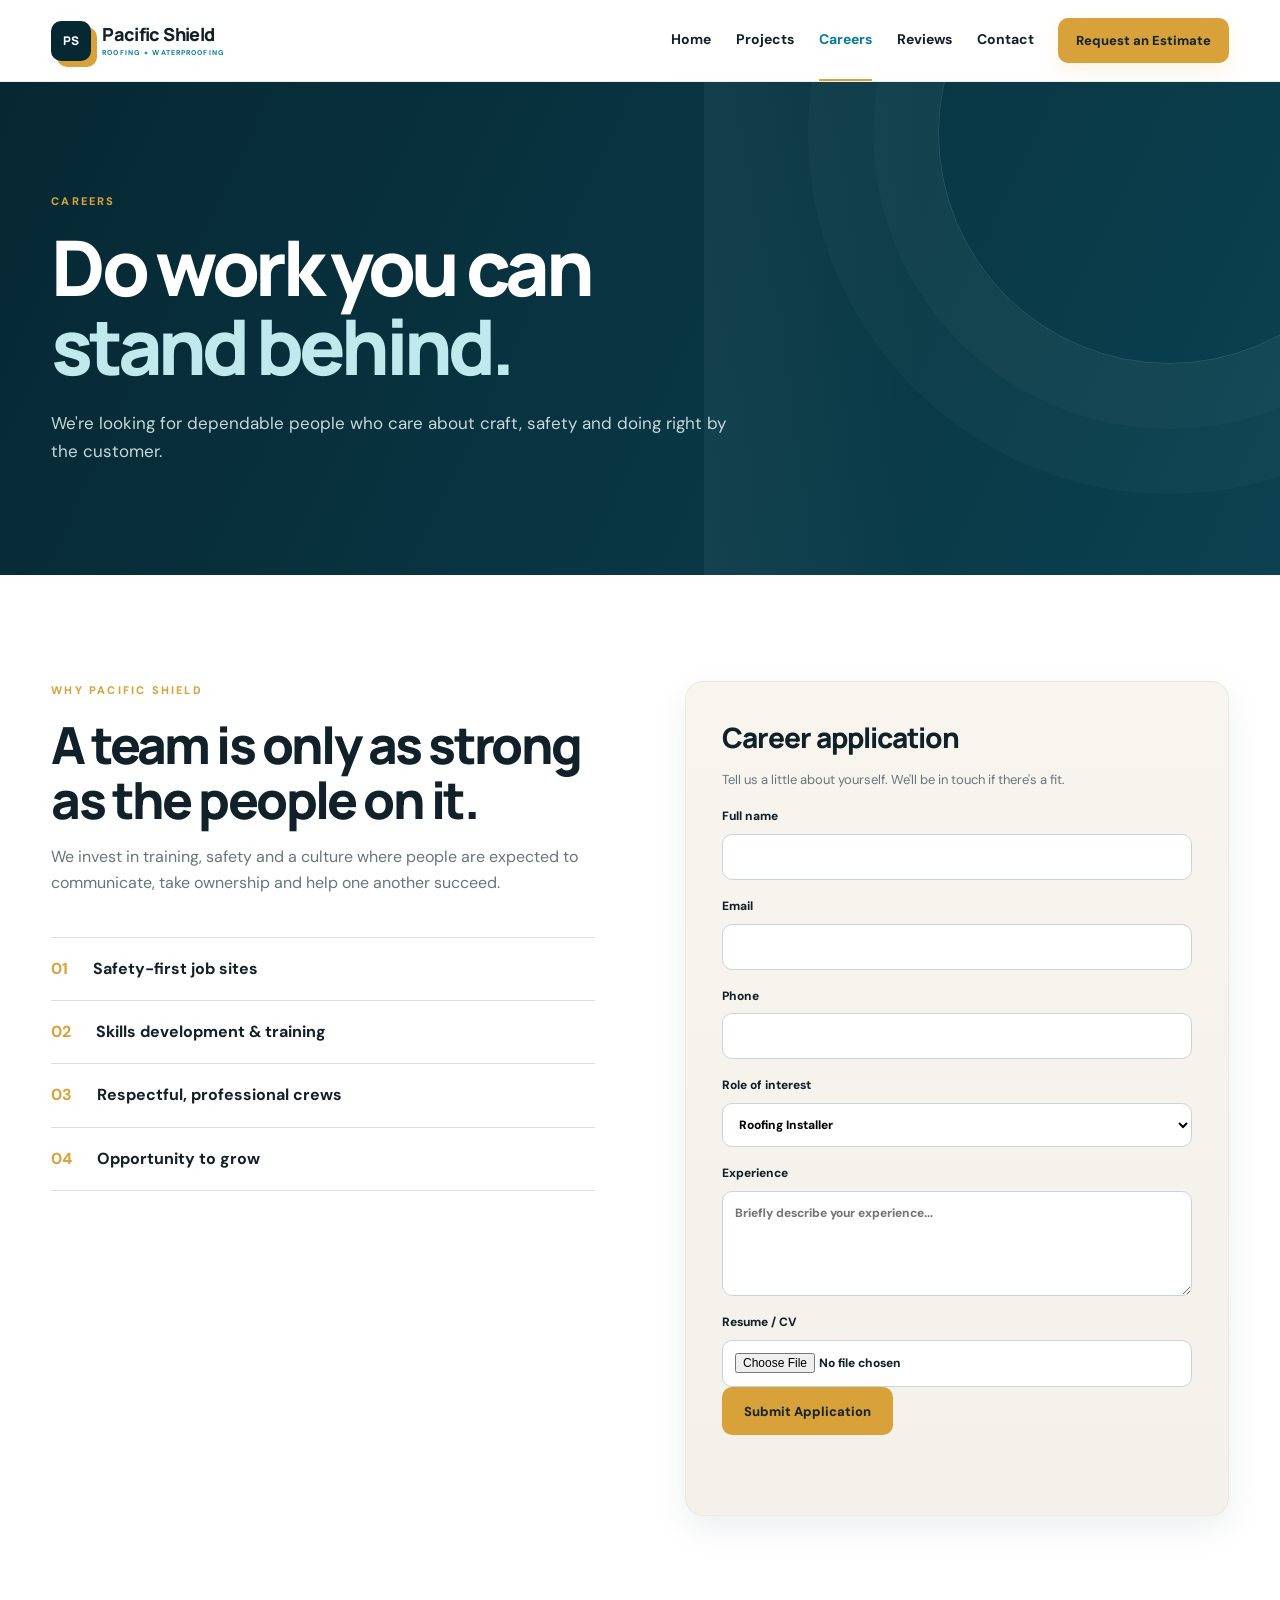
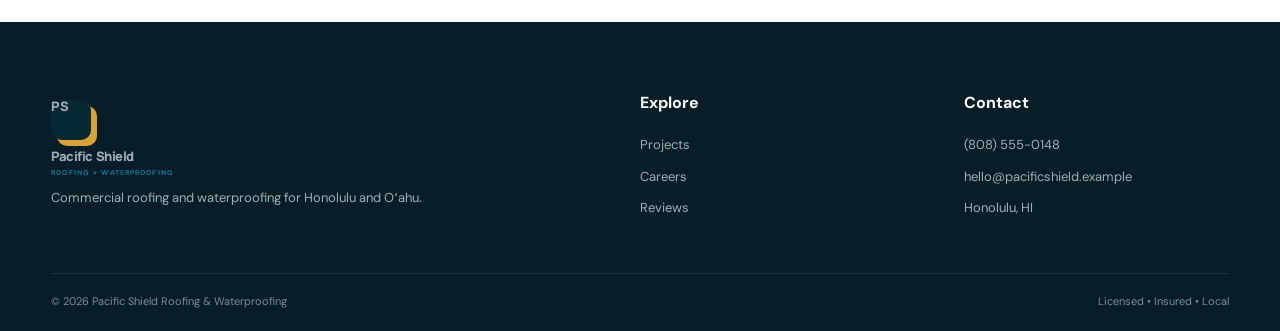
==== careers.html @ e8707556 "Add files via upload" ====
<!DOCTYPE html><html lang="en"><head><meta charset="UTF-8"><meta name="viewport" content="width=device-width,initial-scale=1"><title>Careers | Pacific Shield Roofing & Waterproofing</title><meta name="description" content="Apply for commercial roofing and waterproofing careers with Pacific Shield in Honolulu."><link rel="stylesheet" href="css/style.css"><script defer src="js/main.js"></script></head><body><a class="skip-link" href="#main">Skip to content</a><header class="site-header"><div class="container nav-wrap"><a class="logo" href="index.html"><span class="logo-mark">PS</span><span>Pacific Shield<small>ROOFING + WATERPROOFING</small></span></a><button class="menu-toggle" aria-label="Open navigation" aria-expanded="false"><svg viewBox="0 0 24 24" aria-hidden="true"><path d="M4 6h16M4 12h16M4 18h16" fill="none" stroke="currentColor" stroke-width="2" stroke-linecap="round"/></svg></button><nav class="nav"><a href="index.html">Home</a><a href="projects.html">Projects</a><a class="active" href="careers.html">Careers</a><a href="reviews.html">Reviews</a><a href="contact.html">Contact</a></nav><a class="nav-cta" href="contact.html">Request an Estimate</a></div></header><main id="main"><section class="page-hero"><div class="container"><p class="eyebrow">CAREERS</p><h1>Do work you can<br><em>stand behind.</em></h1><p>We're looking for dependable people who care about craft, safety and doing right by the customer.</p></div></section><section class="section reveal"><div class="container careers-layout"><div><p class="eyebrow">WHY PACIFIC SHIELD</p><h2>A team is only as strong as the people on it.</h2><p>We invest in training, safety and a culture where people are expected to communicate, take ownership and help one another succeed.</p><div class="career-points"><div><strong>01</strong><span>Safety-first job sites</span></div><div><strong>02</strong><span>Skills development & training</span></div><div><strong>03</strong><span>Respectful, professional crews</span></div><div><strong>04</strong><span>Opportunity to grow</span></div></div></div><form class="form-card" id="careerForm"><h3>Career application</h3><p>Tell us a little about yourself. We'll be in touch if there's a fit.</p><label>Full name<input name="name" required></label><label>Email<input type="email" name="email" required></label><label>Phone<input name="phone" required></label><label>Role of interest<select name="role"><option>Roofing Installer</option><option>Waterproofing Technician</option><option>Foreman</option><option>Project Manager</option><option>Estimator</option><option>General Application</option></select></label><label>Experience<textarea name="experience" rows="4" placeholder="Briefly describe your experience..."></textarea></label><label>Resume / CV<input type="file" name="resume" accept=".pdf,.doc,.docx"></label><button class="btn btn-primary" type="submit">Submit Application</button><p class="form-note" id="careerMessage"></p></form></div></section></main><footer><div class="container footer-grid"><div><a class="logo footer-logo" href="index.html"><span class="logo-mark">PS</span><span>Pacific Shield<small>ROOFING + WATERPROOFING</small></span></a><p>Commercial roofing and waterproofing for Honolulu and Oʻahu.</p></div><div><h4>Explore</h4><a href="projects.html">Projects</a><a href="careers.html">Careers</a><a href="reviews.html">Reviews</a></div><div><h4>Contact</h4><a href="tel:+18085550148">(808) 555-0148</a><a href="mailto:hello@pacificshield.example">hello@pacificshield.example</a><span>Honolulu, HI</span></div></div><div class="container footer-bottom"><span>© 2026 Pacific Shield Roofing & Waterproofing</span><span>Licensed • Insured • Local</span></div></footer></body></html>
---- css/style.css ----
@import url('https://fonts.googleapis.com/css2?family=DM+Sans:wght@400;500;600;700&family=Manrope:wght@500;600;700;800&display=swap');
:root{--ink:#10212a;--navy:#062833;--navy-2:#0d4250;--blue:#087c9b;--cyan:#bfe9ed;--gold:#d8a13a;--cream:#f4f1ea;--mist:#edf4f4;--white:#fff;--muted:#66757c;--line:#d9e1e3;--shadow:0 24px 70px rgba(8,45,58,.12);--shadow-sm:0 12px 34px rgba(8,45,58,.08)}
*{box-sizing:border-box}html{scroll-behavior:smooth}body{margin:0;color:var(--ink);font-family:'DM Sans',sans-serif;background:var(--white);line-height:1.65;-webkit-font-smoothing:antialiased}body.no-scroll{overflow:hidden}a{text-decoration:none;color:inherit}button,input,select,textarea{font:inherit}.container{width:min(1200px,92%);margin:auto}.skip-link{position:fixed;left:16px;top:-60px;z-index:1000;background:var(--navy);color:#fff;padding:10px 14px;font-weight:800;border-radius:10px}.skip-link:focus{top:16px}.site-header{position:sticky;top:0;z-index:50;background:rgba(255,255,255,.88);backdrop-filter:blur(18px);border-bottom:1px solid rgba(16,33,42,.08);transition:.25s ease}.site-header.scrolled{box-shadow:0 10px 25px rgba(8,45,58,.08)}.nav-wrap{min-height:78px;display:flex;align-items:center;gap:24px}.logo{display:flex;align-items:center;gap:11px;font-family:Manrope,sans-serif;font-weight:800;letter-spacing:-.035em;font-size:18px;line-height:1}.logo small{display:block;font:700 7px 'DM Sans';letter-spacing:.16em;margin-top:5px;color:var(--blue)}.logo-mark{width:40px;height:40px;display:grid;place-items:center;background:var(--navy);color:#fff;font-size:12px;letter-spacing:.05em;box-shadow:6px 6px 0 var(--gold);border-radius:10px}.nav{display:flex;gap:25px;margin-left:auto;font-size:14px;font-weight:700}.nav a{padding:28px 0;border-bottom:2px solid transparent;transition:color .2s ease,border-color .2s ease}.nav a:hover,.nav a.active{color:var(--blue);border-color:var(--gold)}.nav-cta{background:var(--gold);color:#14252c;padding:12px 18px;font-weight:800;font-size:13px;border-radius:10px;box-shadow:0 8px 20px rgba(216,161,58,.12);transition:transform .2s ease,box-shadow .2s ease}.nav-cta:hover,.btn-primary:hover{transform:translateY(-2px);box-shadow:0 12px 28px rgba(216,161,58,.24)}.menu-toggle{display:none;background:#fff;border:1px solid var(--line);width:42px;height:42px;cursor:pointer;color:var(--navy);border-radius:10px}.menu-toggle svg{width:20px;height:20px}.btn,.nav-cta,.filter,.service-grid article,.project-card,.gallery-item,.form-card{will-change:transform}.btn:focus-visible,.nav a:focus-visible,.nav-cta:focus-visible,.menu-toggle:focus-visible,.filter:focus-visible,.text-link:focus-visible,.project-card:focus-visible,.gallery-item:focus-visible,.form-card input:focus-visible,.form-card select:focus-visible,.form-card textarea:focus-visible{outline:3px solid var(--gold);outline-offset:3px}
.hero{min-height:780px;position:relative;background:url('https://images.unsplash.com/photo-1541888946425-d81bb19240f5?auto=format&fit=crop&w=2200&q=90') center/cover;display:flex;align-items:center;color:#fff;overflow:hidden}.hero:after{content:'';position:absolute;inset:0;background:radial-gradient(circle at 76% 38%,rgba(191,233,237,.16),transparent 28%),linear-gradient(120deg,transparent 48%,rgba(216,161,58,.08) 70%,transparent 78%);pointer-events:none}.hero-overlay{position:absolute;inset:0;background:linear-gradient(90deg,rgba(5,25,34,.96) 0%,rgba(5,25,34,.76) 47%,rgba(5,25,34,.16) 100%)}.hero-content{position:relative;z-index:1;padding:120px 0 190px}.eyebrow{font-size:11px;letter-spacing:.2em;font-weight:800;color:var(--gold);margin:0 0 18px}.hero h1,.page-hero h1{font:800 clamp(47px,6vw,84px)/1.02 Manrope,sans-serif;letter-spacing:-.06em;margin:0 0 24px;max-width:950px}.hero h1 em,.page-hero h1 em{font-style:normal;color:var(--cyan)}.hero-copy{max-width:670px;font-size:18px;color:#e5eff1;margin:0}.hero-actions{display:flex;gap:12px;margin-top:34px}.btn{display:inline-flex;align-items:center;justify-content:center;border:0;padding:14px 22px;font:800 13px 'DM Sans';cursor:pointer;min-height:48px;transition:transform .2s ease,box-shadow .2s ease,background .2s ease;border-radius:10px}.btn-primary{background:var(--gold);color:#17242a}.btn-ghost{border:1px solid rgba(255,255,255,.45);color:#fff;background:rgba(255,255,255,.03)}.btn-ghost:hover{background:rgba(255,255,255,.09)}.hero-stats{position:absolute;z-index:2;bottom:0;left:0;right:0;background:rgba(4,28,37,.86);border-top:1px solid rgba(255,255,255,.08);display:flex;justify-content:center}.hero-stats div{padding:19px 42px;border-right:1px solid rgba(255,255,255,.12);display:flex;gap:12px;align-items:baseline}.hero-stats div:last-child{border-right:0}.hero-stats strong{font:800 25px Manrope}.hero-stats span{font-size:12px;color:#c4d5da}
.section{padding:106px 0}.section-intro{max-width:760px}.split{display:grid;grid-template-columns:1fr 1fr;gap:100px}.split h2,h2{font:800 clamp(35px,4vw,54px)/1.08 Manrope;letter-spacing:-.05em;margin:0}.split p{color:var(--muted);font-size:16px}.text-link{font-weight:800;color:var(--blue);font-size:14px;display:inline-flex;align-items:center;gap:8px}.text-link::after{content:'↗';font-size:13px;transition:transform .2s ease}.text-link:hover::after{transform:translate(2px,-2px)}.section-dark{background:var(--navy);color:#fff}.section-head{display:flex;justify-content:space-between;align-items:end;gap:30px;margin-bottom:46px}.section-head h2{max-width:740px}.light{color:#a8dfe7}
.service-grid{display:grid;grid-template-columns:1.2fr .8fr .8fr;grid-auto-rows:minmax(250px,auto);gap:14px;background:transparent}.service-grid article{padding:34px 28px;background:linear-gradient(145deg,rgba(255,255,255,.06),rgba(255,255,255,.015));border:1px solid rgba(255,255,255,.11);min-height:290px;position:relative;overflow:hidden;border-radius:18px;transition:transform .3s ease,border-color .3s ease,background .3s ease}.service-grid article:first-child{grid-row:span 2;min-height:100%}.service-grid article:nth-child(4){grid-column:2 / span 2}.service-grid article:before{content:'';position:absolute;inset:auto -10% -45% auto;width:180px;height:180px;border-radius:50%;background:rgba(191,233,237,.08);filter:blur(4px)}.service-grid article:hover{transform:translateY(-6px);border-color:rgba(216,161,58,.55);background:linear-gradient(145deg,rgba(255,255,255,.10),rgba(255,255,255,.025))}.service-grid span{color:var(--gold);font-weight:800;font-size:12px}.service-grid h3{font:700 23px Manrope;margin:37px 0 12px}.service-grid p{color:#bdcbd0;font-size:14px;margin:0}.service-grid article:first-child h3{font-size:31px;max-width:320px}.service-grid article:first-child p{max-width:380px}
.featured{background:linear-gradient(180deg,var(--cream),#f9f7f2)}.project-grid{display:grid;grid-template-columns:2fr 1fr;grid-template-rows:300px 300px;gap:18px}.project-card{height:auto;position:relative;overflow:hidden;background:#222;border-radius:18px;box-shadow:var(--shadow-sm)}.project-card.large{grid-row:span 2}.project-card:after{content:'';position:absolute;inset:0;background:linear-gradient(180deg,transparent 42%,rgba(5,25,34,.92));opacity:.96}.project-card img,.gallery-item img{width:100%;height:100%;object-fit:cover;transition:transform .7s cubic-bezier(.2,.65,.2,1)}.project-card:hover img,.gallery-item:hover img{transform:scale(1.05)}.project-caption{position:absolute;inset:auto 0 0;padding:78px 25px 23px;color:#fff;z-index:1}.project-caption span,.gallery-item span{font-size:10px;font-weight:800;letter-spacing:.16em;color:var(--cyan)}.project-caption h3{margin:5px 0 0;font:700 21px Manrope}.project-card .project-arrow{position:absolute;right:22px;bottom:22px;z-index:2;width:42px;height:42px;display:grid;place-items:center;border:1px solid rgba(255,255,255,.32);border-radius:50%;background:rgba(255,255,255,.08);backdrop-filter:blur(8px);transition:transform .2s ease,background .2s ease}.project-card:hover .project-arrow{transform:translate(2px,-2px);background:rgba(255,255,255,.15)}.careers-banner{background:linear-gradient(90deg,var(--mist),#f6faf9);padding:78px 0}.banner-inner{display:flex;justify-content:space-between;align-items:center;gap:40px}.banner-inner h2{max-width:720px}.testimonial{text-align:center;background:#fff}.quote{max-width:880px}.quote-mark{font:800 80px/1 Manrope;color:var(--gold)}blockquote{font:600 clamp(25px,3vw,35px)/1.34 Manrope;margin:0 0 20px;letter-spacing:-.03em}.quote p{color:var(--muted)}
.page-hero{position:relative;background:linear-gradient(115deg,var(--navy),#0b4150);color:#fff;padding:110px 0;overflow:hidden}.page-hero:before{content:'';position:absolute;inset:0;background:linear-gradient(90deg,transparent 0 55%,rgba(191,233,237,.06) 55%,transparent 72%)}.page-hero:after{content:'';position:absolute;right:-120px;top:-180px;width:460px;height:460px;border:1px solid rgba(191,233,237,.15);border-radius:50%;box-shadow:0 0 0 65px rgba(191,233,237,.025),0 0 0 130px rgba(191,233,237,.025)}.page-hero .container{position:relative;z-index:1}.page-hero p:last-child{max-width:680px;color:#c7d7db;font-size:17px;margin:0}.filters{display:flex;gap:10px;margin-bottom:35px;flex-wrap:wrap}.filter{border:1px solid var(--line);background:#fff;padding:10px 16px;font-weight:800;cursor:pointer;transition:transform .2s ease,border-color .2s ease,color .2s ease,background .2s ease;border-radius:999px}.filter:hover{border-color:var(--blue);color:var(--blue);transform:translateY(-1px)}.filter.active{background:var(--navy);color:#fff;border-color:var(--navy)}.project-gallery{display:grid;grid-template-columns:repeat(12,1fr);gap:24px}.gallery-item{background:#fff;border:1px solid var(--line);overflow:hidden;box-shadow:0 8px 20px rgba(8,45,58,.04);transition:transform .25s ease,box-shadow .25s ease;border-radius:18px}.gallery-item:nth-child(1),.gallery-item:nth-child(4){grid-column:span 7}.gallery-item:nth-child(2),.gallery-item:nth-child(3),.gallery-item:nth-child(5),.gallery-item:nth-child(6){grid-column:span 5}.gallery-item:hover{transform:translateY(-5px);box-shadow:var(--shadow)}.gallery-item img{height:350px;display:block}.gallery-item:nth-child(1) img,.gallery-item:nth-child(4) img{height:420px}.gallery-item div{padding:23px 24px 25px}.gallery-item span{color:var(--blue)}.gallery-item h3{font:700 25px Manrope;margin:7px 0 4px;letter-spacing:-.025em}.gallery-item p{margin:0;color:var(--muted);font-size:13px}.cta-strip{background:var(--cream);padding:64px 0}.cta-strip .container{display:flex;align-items:center;justify-content:space-between;gap:30px}.cta-strip h2{font-size:clamp(30px,3.5vw,46px)}
.careers-layout,.contact-layout,.review-layout{display:grid;grid-template-columns:1fr 1fr;gap:90px}.careers-layout>div>p:not(.eyebrow),.contact-info>p:not(.eyebrow){color:var(--muted)}.career-points{margin-top:40px;border-top:1px solid var(--line)}.career-points div{display:flex;gap:25px;padding:18px 0;border-bottom:1px solid var(--line);font-weight:700}.career-points strong{color:var(--gold)}.form-card{background:linear-gradient(180deg,#f8f5ef,var(--cream));padding:36px;border:1px solid rgba(8,45,58,.05);border-radius:18px;box-shadow:var(--shadow-sm)}.form-card h3{font:800 28px Manrope;margin:0 0 5px;letter-spacing:-.035em}.form-card>p{color:var(--muted);font-size:13px}.form-card label{display:block;font-size:12px;font-weight:800;margin-top:17px}.form-card input,.form-card select,.form-card textarea{width:100%;display:block;margin-top:7px;border:1px solid #c9d5d8;background:#fff;padding:12px;font:inherit;outline:none;border-radius:10px;transition:border-color .2s ease,box-shadow .2s ease}.form-card textarea{resize:vertical}.form-note{color:var(--blue)!important;font-weight:800;min-height:1.4em}.rating{display:flex;align-items:center;gap:18px;margin-bottom:35px;padding-bottom:25px;border-bottom:1px solid var(--line)}.rating strong{font:800 55px Manrope;letter-spacing:-.05em}.rating span{color:var(--gold);font-size:21px}.rating small{display:block;color:var(--muted);font-size:11px;margin-top:3px}.review{border-top:0;padding:28px 0}.review+.review{border-top:1px solid var(--line)}.stars{color:var(--gold);letter-spacing:3px}.review p{font:500 18px/1.5 Manrope}.review strong,.review span{display:block;font-size:12px}.review span{color:var(--muted)}.contact-info h2{font-size:clamp(34px,4vw,50px)}.contact-item{border-top:1px solid var(--line);padding:20px 0}.contact-item span{font-size:10px;font-weight:800;letter-spacing:.16em;color:var(--blue)}.contact-item a{display:block;font:700 22px Manrope;margin-top:5px}.contact-item p{margin:5px 0;color:var(--muted)}.service-area{margin-top:30px;padding:22px;background:var(--cream);border-radius:14px}.service-area p{color:var(--muted);font-size:13px;margin:7px 0 0}
footer{background:#071d27;color:#d5e0e3;padding:68px 0 20px}.footer-grid{display:grid;grid-template-columns:2fr 1fr 1fr;gap:60px}.footer-logo{color:#fff}.footer-grid p,.footer-grid a,.footer-grid span{display:block;color:#9eb0b5;font-size:13px;margin:10px 0}.footer-grid h4{color:#fff;margin:0 0 18px}.footer-grid a:hover{color:#fff}.footer-bottom{border-top:1px solid rgba(255,255,255,.1);margin-top:45px;padding-top:18px;display:flex;justify-content:space-between;color:#789098;font-size:11px}
.reveal{opacity:0;transform:translateY(18px);transition:opacity .7s ease,transform .7s cubic-bezier(.2,.65,.2,1)}.reveal.is-visible{opacity:1;transform:none}.section-kicker{display:inline-flex;align-items:center;gap:10px;padding:7px 11px;border:1px solid rgba(8,124,155,.15);background:rgba(8,124,155,.06);color:var(--blue);font-size:10px;font-weight:800;letter-spacing:.12em;border-radius:999px;margin-bottom:18px}
@media(max-width:900px){.nav{display:none}.nav-cta{margin-left:auto}.menu-toggle{display:grid;place-items:center;order:2}.nav-wrap.open .nav{display:flex;position:fixed;left:0;right:0;top:78px;background:#fff;flex-direction:column;padding:16px 4%;gap:0;border-bottom:1px solid var(--line);box-shadow:0 22px 35px rgba(8,45,58,.12)}.nav-wrap.open .nav a{padding:13px 0}.hero{min-height:700px}.hero-content{padding-top:100px}.hero-stats div{padding:17px 18px;flex-direction:column;gap:0}.split,.careers-layout,.contact-layout,.review-layout{grid-template-columns:1fr;gap:48px}.service-grid{grid-template-columns:1fr 1fr}.service-grid article:first-child{grid-row:auto;min-height:290px}.service-grid article:nth-child(4){grid-column:auto}.project-grid{grid-template-columns:1fr;grid-template-rows:auto}.project-card.large{height:420px;grid-row:auto}.project-card{height:290px}.project-gallery{grid-template-columns:1fr}.gallery-item,.gallery-item:nth-child(1),.gallery-item:nth-child(2),.gallery-item:nth-child(3),.gallery-item:nth-child(4),.gallery-item:nth-child(5),.gallery-item:nth-child(6){grid-column:span 1}.gallery-item img,.gallery-item:nth-child(1) img,.gallery-item:nth-child(4) img{height:360px}.footer-grid{grid-template-columns:1fr 1fr}.footer-grid>div:first-child{grid-column:1/-1}}
@media(max-width:560px){.nav-cta{display:none}.hero-content{padding:78px 0 175px}.hero h1,.page-hero h1{font-size:44px}.hero-copy{font-size:16px}.hero-actions{flex-direction:column;align-items:stretch}.hero-stats{display:grid;grid-template-columns:repeat(3,1fr)}.hero-stats div{padding:12px 8px}.hero-stats strong{font-size:17px}.hero-stats span{font-size:9px}.section{padding:74px 0}.section-head{align-items:flex-start;flex-direction:column}.service-grid{grid-template-columns:1fr}.project-card,.project-card.large{height:330px}.banner-inner,.cta-strip .container{flex-direction:column;align-items:flex-start}.footer-grid{grid-template-columns:1fr}.footer-grid>div:first-child{grid-column:auto}.footer-bottom{flex-direction:column;gap:5px}.form-card{padding:25px}.page-hero{padding:82px 0}.gallery-item img,.gallery-item:nth-child(1) img,.gallery-item:nth-child(4) img{height:300px}.cta-strip{padding:56px 0}}
@media(prefers-reduced-motion:reduce){html{scroll-behavior:auto}.reveal{opacity:1;transform:none}*,*:before,*:after{animation:none!important;transition:none!important}}
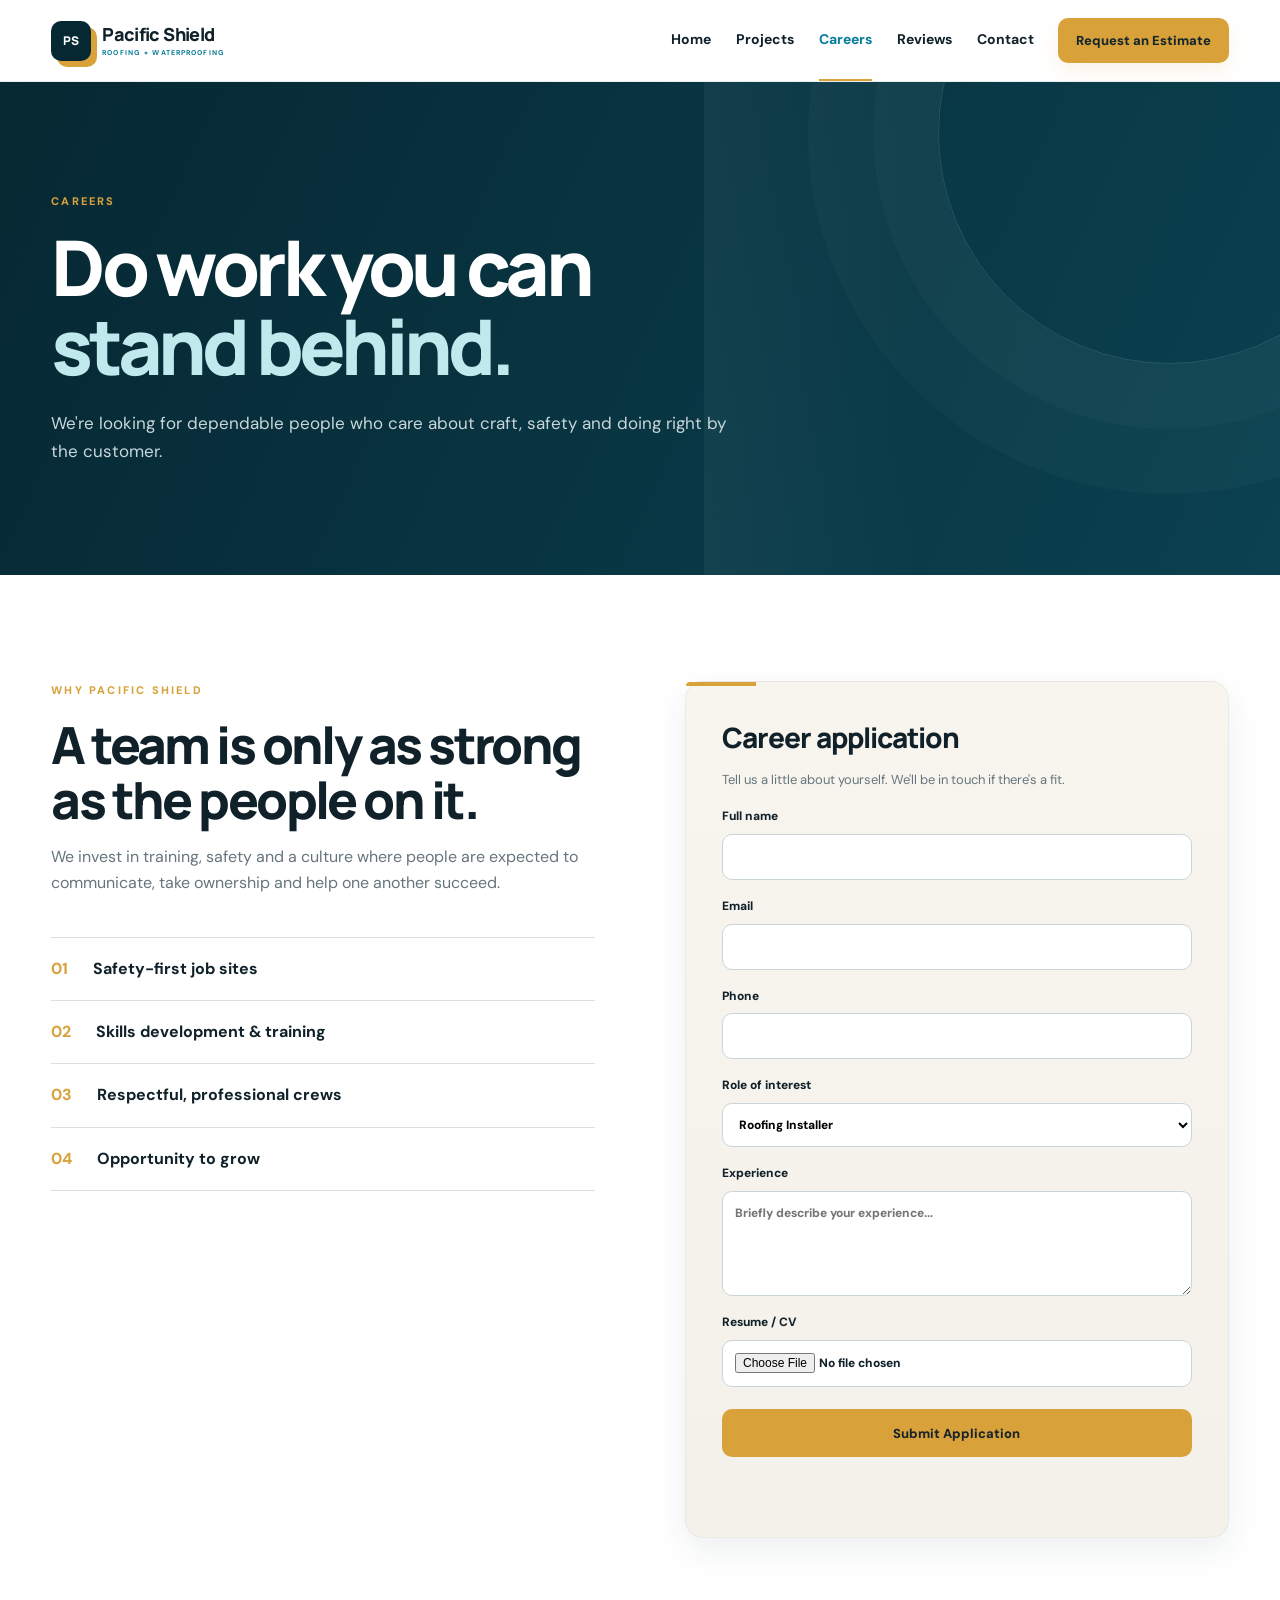
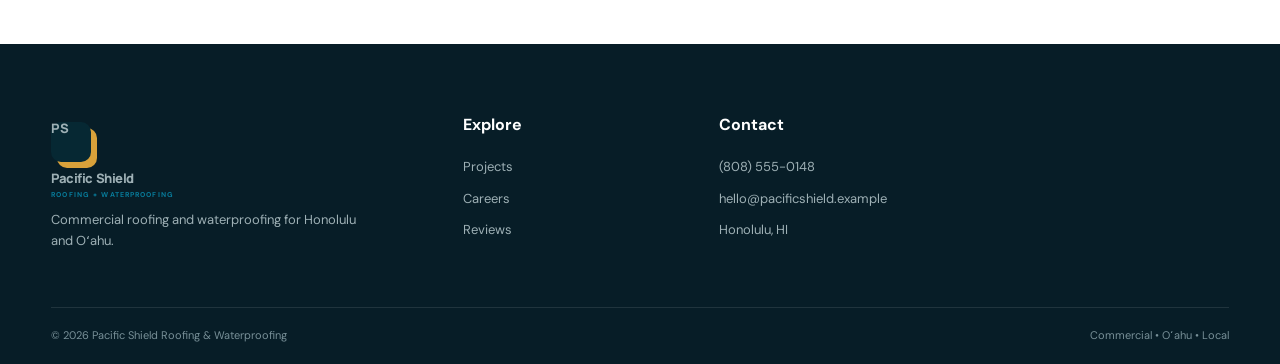
==== commit 1a078fed: "Add files via upload" ====
--- a/careers.html
+++ b/careers.html
@@ -1 +1 @@
-<!DOCTYPE html><html lang="en"><head><meta charset="UTF-8"><meta name="viewport" content="width=device-width,initial-scale=1"><title>Careers | Pacific Shield Roofing & Waterproofing</title><meta name="description" content="Apply for commercial roofing and waterproofing careers with Pacific Shield in Honolulu."><link rel="stylesheet" href="css/style.css"><script defer src="js/main.js"></script></head><body><a class="skip-link" href="#main">Skip to content</a><header class="site-header"><div class="container nav-wrap"><a class="logo" href="index.html"><span class="logo-mark">PS</span><span>Pacific Shield<small>ROOFING + WATERPROOFING</small></span></a><button class="menu-toggle" aria-label="Open navigation" aria-expanded="false"><svg viewBox="0 0 24 24" aria-hidden="true"><path d="M4 6h16M4 12h16M4 18h16" fill="none" stroke="currentColor" stroke-width="2" stroke-linecap="round"/></svg></button><nav class="nav"><a href="index.html">Home</a><a href="projects.html">Projects</a><a class="active" href="careers.html">Careers</a><a href="reviews.html">Reviews</a><a href="contact.html">Contact</a></nav><a class="nav-cta" href="contact.html">Request an Estimate</a></div></header><main id="main"><section class="page-hero"><div class="container"><p class="eyebrow">CAREERS</p><h1>Do work you can<br><em>stand behind.</em></h1><p>We're looking for dependable people who care about craft, safety and doing right by the customer.</p></div></section><section class="section reveal"><div class="container careers-layout"><div><p class="eyebrow">WHY PACIFIC SHIELD</p><h2>A team is only as strong as the people on it.</h2><p>We invest in training, safety and a culture where people are expected to communicate, take ownership and help one another succeed.</p><div class="career-points"><div><strong>01</strong><span>Safety-first job sites</span></div><div><strong>02</strong><span>Skills development & training</span></div><div><strong>03</strong><span>Respectful, professional crews</span></div><div><strong>04</strong><span>Opportunity to grow</span></div></div></div><form class="form-card" id="careerForm"><h3>Career application</h3><p>Tell us a little about yourself. We'll be in touch if there's a fit.</p><label>Full name<input name="name" required></label><label>Email<input type="email" name="email" required></label><label>Phone<input name="phone" required></label><label>Role of interest<select name="role"><option>Roofing Installer</option><option>Waterproofing Technician</option><option>Foreman</option><option>Project Manager</option><option>Estimator</option><option>General Application</option></select></label><label>Experience<textarea name="experience" rows="4" placeholder="Briefly describe your experience..."></textarea></label><label>Resume / CV<input type="file" name="resume" accept=".pdf,.doc,.docx"></label><button class="btn btn-primary" type="submit">Submit Application</button><p class="form-note" id="careerMessage"></p></form></div></section></main><footer><div class="container footer-grid"><div><a class="logo footer-logo" href="index.html"><span class="logo-mark">PS</span><span>Pacific Shield<small>ROOFING + WATERPROOFING</small></span></a><p>Commercial roofing and waterproofing for Honolulu and Oʻahu.</p></div><div><h4>Explore</h4><a href="projects.html">Projects</a><a href="careers.html">Careers</a><a href="reviews.html">Reviews</a></div><div><h4>Contact</h4><a href="tel:+18085550148">(808) 555-0148</a><a href="mailto:hello@pacificshield.example">hello@pacificshield.example</a><span>Honolulu, HI</span></div></div><div class="container footer-bottom"><span>© 2026 Pacific Shield Roofing & Waterproofing</span><span>Licensed • Insured • Local</span></div></footer></body></html>
+<!DOCTYPE html><html lang="en"><head><meta charset="UTF-8"><meta name="viewport" content="width=device-width,initial-scale=1"><title>Careers | Pacific Shield Roofing & Waterproofing</title><meta name="description" content="Apply for commercial roofing and waterproofing careers with Pacific Shield in Honolulu."><link rel="stylesheet" href="css/style.css"><script defer src="js/main.js"></script></head><body><a class="skip-link" href="#main">Skip to content</a><header class="site-header"><div class="container nav-wrap"><a class="logo" href="index.html"><span class="logo-mark">PS</span><span>Pacific Shield<small>ROOFING + WATERPROOFING</small></span></a><button class="menu-toggle" aria-label="Open navigation" aria-expanded="false"><svg viewBox="0 0 24 24" aria-hidden="true"><path d="M4 6h16M4 12h16M4 18h16" fill="none" stroke="currentColor" stroke-width="2" stroke-linecap="round"/></svg></button><nav class="nav"><a href="index.html">Home</a><a href="projects.html">Projects</a><a class="active" href="careers.html">Careers</a><a href="reviews.html">Reviews</a><a href="contact.html">Contact</a></nav><a class="nav-cta" href="contact.html">Request an Estimate</a></div></header><main id="main"><section class="page-hero"><div class="container"><p class="eyebrow">CAREERS</p><h1>Do work you can<br><em>stand behind.</em></h1><p>We're looking for dependable people who care about craft, safety and doing right by the customer.</p></div></section><section class="section reveal"><div class="container careers-layout"><div><p class="eyebrow">WHY PACIFIC SHIELD</p><h2>A team is only as strong as the people on it.</h2><p>We invest in training, safety and a culture where people are expected to communicate, take ownership and help one another succeed.</p><div class="career-points"><div><strong>01</strong><span>Safety-first job sites</span></div><div><strong>02</strong><span>Skills development & training</span></div><div><strong>03</strong><span>Respectful, professional crews</span></div><div><strong>04</strong><span>Opportunity to grow</span></div></div></div><form class="form-card" id="careerForm"><h3>Career application</h3><p>Tell us a little about yourself. We'll be in touch if there's a fit.</p><label>Full name<input name="name" required></label><label>Email<input type="email" name="email" required></label><label>Phone<input name="phone" required></label><label>Role of interest<select name="role"><option>Roofing Installer</option><option>Waterproofing Technician</option><option>Foreman</option><option>Project Manager</option><option>Estimator</option><option>General Application</option></select></label><label>Experience<textarea name="experience" rows="4" placeholder="Briefly describe your experience..."></textarea></label><label>Resume / CV<input type="file" name="resume" accept=".pdf,.doc,.docx"></label><button class="btn btn-primary" type="submit">Submit Application</button><p class="form-note" id="careerMessage"></p></form></div></section></main><footer><div class="container footer-grid"><div><a class="logo footer-logo" href="index.html"><span class="logo-mark">PS</span><span>Pacific Shield<small>ROOFING + WATERPROOFING</small></span></a><p>Commercial roofing and waterproofing for Honolulu and Oʻahu.</p></div><div><h4>Explore</h4><a href="projects.html">Projects</a><a href="careers.html">Careers</a><a href="reviews.html">Reviews</a></div><div><h4>Contact</h4><a href="tel:+18085550148">(808) 555-0148</a><a href="mailto:hello@pacificshield.example">hello@pacificshield.example</a><span>Honolulu, HI</span></div></div><div class="container footer-bottom"><span>© 2026 Pacific Shield Roofing & Waterproofing</span><span>Commercial • Oʻahu • Local</span></div></footer></body></html>
--- a/css/style.css
+++ b/css/style.css
@@ -12,3 +12,13 @@
 @media(max-width:900px){.nav{display:none}.nav-cta{margin-left:auto}.menu-toggle{display:grid;place-items:center;order:2}.nav-wrap.open .nav{display:flex;position:fixed;left:0;right:0;top:78px;background:#fff;flex-direction:column;padding:16px 4%;gap:0;border-bottom:1px solid var(--line);box-shadow:0 22px 35px rgba(8,45,58,.12)}.nav-wrap.open .nav a{padding:13px 0}.hero{min-height:700px}.hero-content{padding-top:100px}.hero-stats div{padding:17px 18px;flex-direction:column;gap:0}.split,.careers-layout,.contact-layout,.review-layout{grid-template-columns:1fr;gap:48px}.service-grid{grid-template-columns:1fr 1fr}.service-grid article:first-child{grid-row:auto;min-height:290px}.service-grid article:nth-child(4){grid-column:auto}.project-grid{grid-template-columns:1fr;grid-template-rows:auto}.project-card.large{height:420px;grid-row:auto}.project-card{height:290px}.project-gallery{grid-template-columns:1fr}.gallery-item,.gallery-item:nth-child(1),.gallery-item:nth-child(2),.gallery-item:nth-child(3),.gallery-item:nth-child(4),.gallery-item:nth-child(5),.gallery-item:nth-child(6){grid-column:span 1}.gallery-item img,.gallery-item:nth-child(1) img,.gallery-item:nth-child(4) img{height:360px}.footer-grid{grid-template-columns:1fr 1fr}.footer-grid>div:first-child{grid-column:1/-1}}
 @media(max-width:560px){.nav-cta{display:none}.hero-content{padding:78px 0 175px}.hero h1,.page-hero h1{font-size:44px}.hero-copy{font-size:16px}.hero-actions{flex-direction:column;align-items:stretch}.hero-stats{display:grid;grid-template-columns:repeat(3,1fr)}.hero-stats div{padding:12px 8px}.hero-stats strong{font-size:17px}.hero-stats span{font-size:9px}.section{padding:74px 0}.section-head{align-items:flex-start;flex-direction:column}.service-grid{grid-template-columns:1fr}.project-card,.project-card.large{height:330px}.banner-inner,.cta-strip .container{flex-direction:column;align-items:flex-start}.footer-grid{grid-template-columns:1fr}.footer-grid>div:first-child{grid-column:auto}.footer-bottom{flex-direction:column;gap:5px}.form-card{padding:25px}.page-hero{padding:82px 0}.gallery-item img,.gallery-item:nth-child(1) img,.gallery-item:nth-child(4) img{height:300px}.cta-strip{padding:56px 0}}
 @media(prefers-reduced-motion:reduce){html{scroll-behavior:auto}.reveal{opacity:1;transform:none}*,*:before,*:after{animation:none!important;transition:none!important}}
+
+/* Production Master refinement */
+.trust-strip{background:#fff;border-bottom:1px solid var(--line);padding:0}.trust-grid{display:grid;grid-template-columns:repeat(3,1fr)}.trust-grid>div{padding:34px 32px;border-right:1px solid var(--line)}.trust-grid>div:first-child{padding-left:0}.trust-grid>div:last-child{border-right:0}.trust-grid strong{display:block;font:800 16px Manrope;margin-bottom:7px}.trust-grid span{display:block;color:var(--muted);font-size:13px;line-height:1.55;max-width:330px}
+.process{background:#fff}.process-intro{max-width:470px;color:var(--muted);margin:0;font-size:15px}.process-grid{display:grid;grid-template-columns:repeat(4,1fr);border-top:1px solid var(--line);border-bottom:1px solid var(--line)}.process-grid article{padding:28px 24px 32px;border-right:1px solid var(--line);position:relative}.process-grid article:first-child{padding-left:0}.process-grid article:last-child{border-right:0}.process-grid span{display:inline-grid;place-items:center;width:34px;height:34px;border-radius:50%;background:var(--mist);color:var(--blue);font:800 11px Manrope}.process-grid h3{font:800 22px Manrope;margin:24px 0 9px}.process-grid p{color:var(--muted);font-size:13px;margin:0;line-height:1.6}
+.testimonial{background:#f8faf9}.testimonial-head{margin-bottom:34px}.testimonial-grid{display:grid;grid-template-columns:repeat(3,1fr);gap:16px}.quote-card{background:#fff;border:1px solid var(--line);border-radius:18px;padding:30px;box-shadow:0 12px 34px rgba(8,45,58,.05);transition:transform .25s ease,box-shadow .25s ease}.quote-card:hover{transform:translateY(-4px);box-shadow:var(--shadow)}.quote-card .quote-mark{font-size:54px;line-height:.8}.quote-card blockquote{font-size:18px;line-height:1.48;margin:16px 0 22px}.quote-card p{margin:0;color:var(--muted);font-size:11px;font-weight:800;letter-spacing:.05em}.footer-cta{background:var(--gold);color:#14252c;padding:58px 0}.footer-cta-inner{display:flex;align-items:center;justify-content:space-between;gap:32px}.footer-cta .eyebrow{color:#14252c;margin-bottom:9px}.footer-cta h2{font-size:clamp(30px,4vw,48px);max-width:760px}.footer-cta .btn-primary{background:var(--navy);color:#fff;box-shadow:none}.footer-cta .btn-primary:hover{box-shadow:0 12px 28px rgba(6,40,51,.2)}.footer-strong{color:#fff!important;font-weight:800!important}.footer-grid{grid-template-columns:1.8fr 1fr 1.3fr 1fr}.footer-grid>div:first-child p{max-width:320px}.footer-grid .footer-strong{margin-top:22px}
+.hero{min-height:800px}.hero-content{padding-top:145px}.hero h1{max-width:1000px;text-wrap:balance}.hero-copy{font-size:17px;line-height:1.65}.hero-actions .btn{min-width:185px}.hero-stats{backdrop-filter:blur(12px)}
+.project-card{cursor:pointer}.project-card:focus-visible{box-shadow:0 0 0 4px var(--gold),var(--shadow)}
+.form-card{position:relative}.form-card:before{content:'';position:absolute;left:0;top:0;width:70px;height:4px;background:var(--gold);border-radius:18px 0 0 0}.form-card .btn{width:100%;margin-top:22px}
+@media(max-width:900px){.trust-grid{grid-template-columns:1fr}.trust-grid>div,.trust-grid>div:first-child{padding:22px 0;border-right:0;border-bottom:1px solid var(--line)}.trust-grid>div:last-child{border-bottom:0}.process-grid{grid-template-columns:1fr 1fr}.process-grid article:nth-child(2){border-right:0}.process-grid article:nth-child(3),.process-grid article:nth-child(4){border-top:1px solid var(--line)}.process-grid article:nth-child(4){border-right:0}.testimonial-grid{grid-template-columns:1fr}.footer-cta-inner{align-items:flex-start;flex-direction:column}.footer-grid{grid-template-columns:1.5fr 1fr 1fr}.footer-grid>div:last-child{grid-column:2/-1}}
+@media(max-width:560px){.hero{min-height:740px}.hero-content{padding-top:86px}.hero-stats div{align-items:center;text-align:center}.trust-grid>div{padding:20px 0}.process-grid{grid-template-columns:1fr}.process-grid article,.process-grid article:first-child{padding:24px 0;border-right:0;border-bottom:1px solid var(--line)}.process-grid article:last-child{border-bottom:0}.footer-cta{padding:48px 0}.footer-cta .btn{width:100%}.footer-grid{grid-template-columns:1fr}.footer-grid>div:last-child{grid-column:auto}.testimonial-grid{gap:12px}.quote-card{padding:24px}}
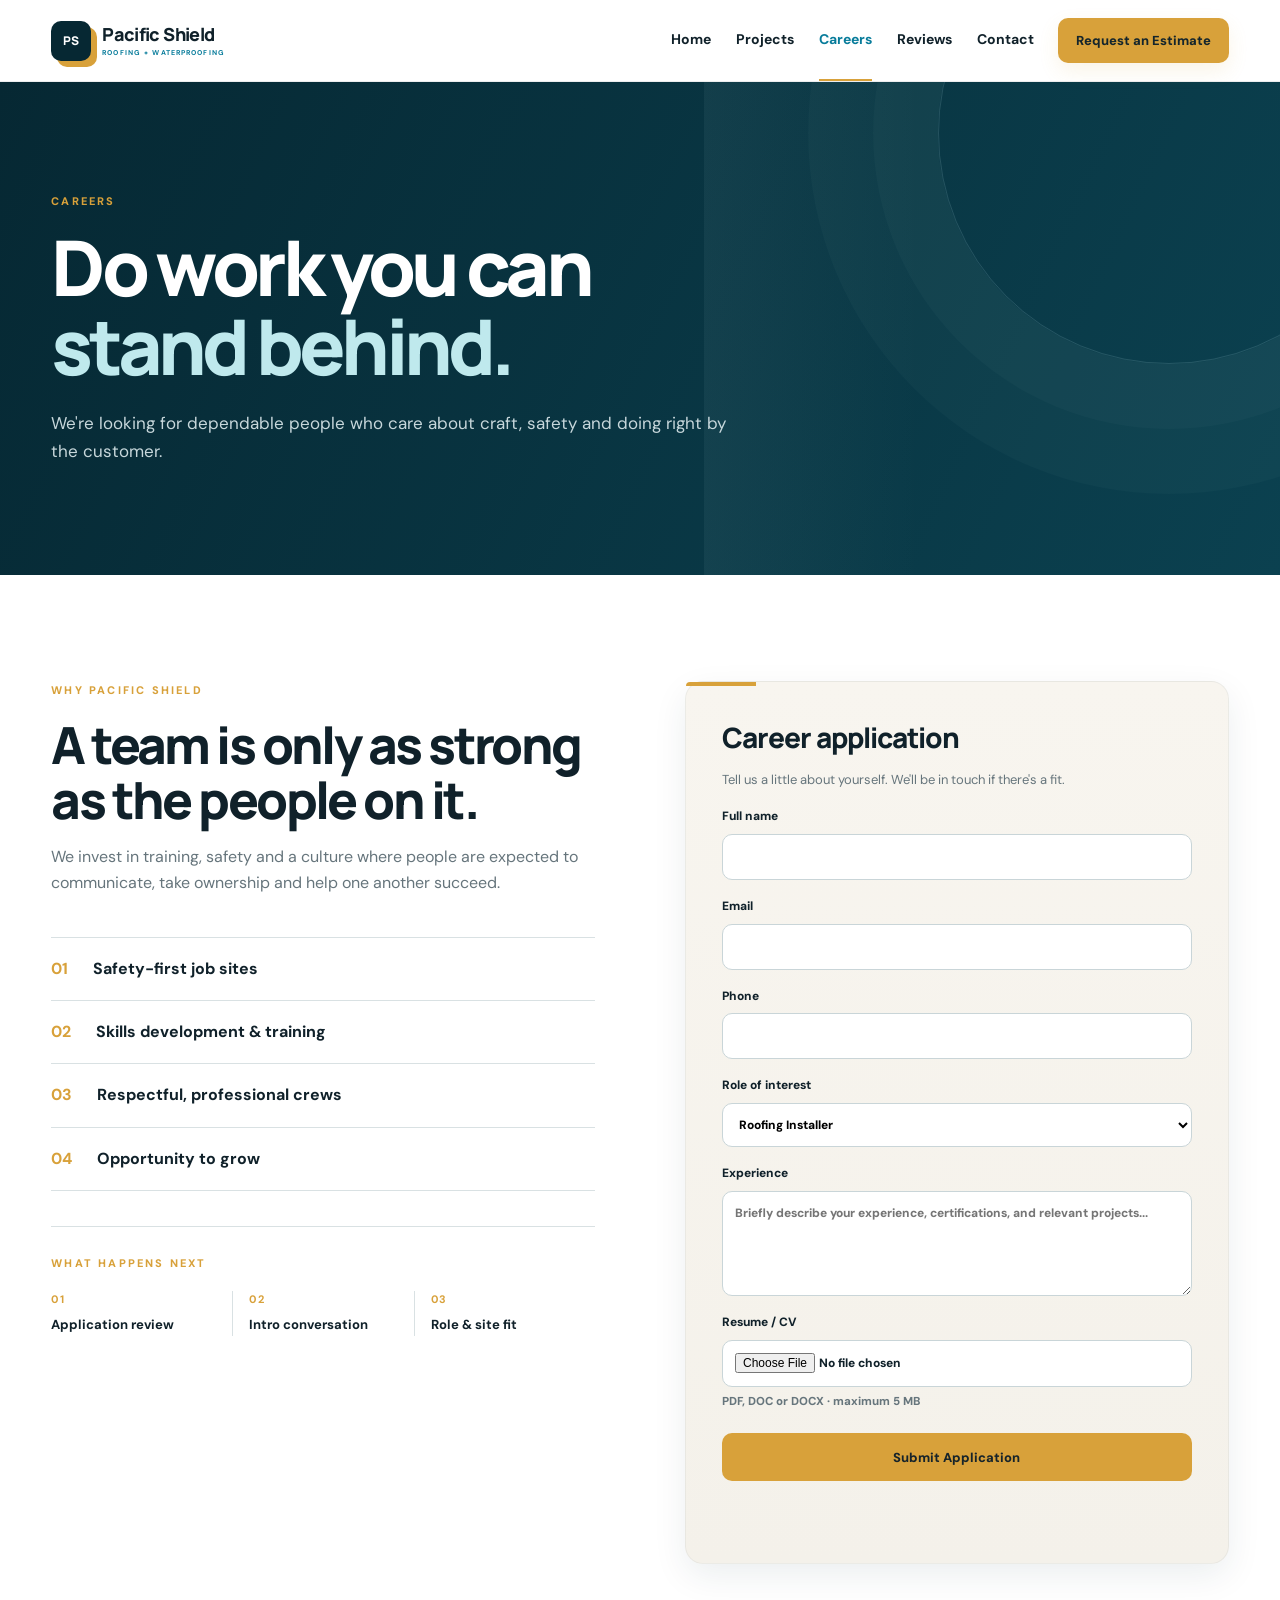
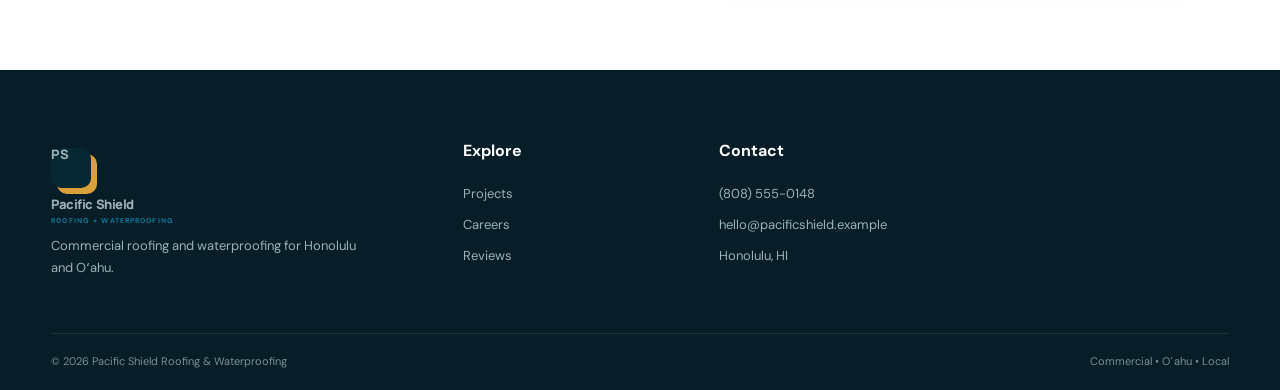
==== commit 84169cfd: "Add files via upload" ====
--- a/careers.html
+++ b/careers.html
@@ -1 +1 @@
-<!DOCTYPE html><html lang="en"><head><meta charset="UTF-8"><meta name="viewport" content="width=device-width,initial-scale=1"><title>Careers | Pacific Shield Roofing & Waterproofing</title><meta name="description" content="Apply for commercial roofing and waterproofing careers with Pacific Shield in Honolulu."><link rel="stylesheet" href="css/style.css"><script defer src="js/main.js"></script></head><body><a class="skip-link" href="#main">Skip to content</a><header class="site-header"><div class="container nav-wrap"><a class="logo" href="index.html"><span class="logo-mark">PS</span><span>Pacific Shield<small>ROOFING + WATERPROOFING</small></span></a><button class="menu-toggle" aria-label="Open navigation" aria-expanded="false"><svg viewBox="0 0 24 24" aria-hidden="true"><path d="M4 6h16M4 12h16M4 18h16" fill="none" stroke="currentColor" stroke-width="2" stroke-linecap="round"/></svg></button><nav class="nav"><a href="index.html">Home</a><a href="projects.html">Projects</a><a class="active" href="careers.html">Careers</a><a href="reviews.html">Reviews</a><a href="contact.html">Contact</a></nav><a class="nav-cta" href="contact.html">Request an Estimate</a></div></header><main id="main"><section class="page-hero"><div class="container"><p class="eyebrow">CAREERS</p><h1>Do work you can<br><em>stand behind.</em></h1><p>We're looking for dependable people who care about craft, safety and doing right by the customer.</p></div></section><section class="section reveal"><div class="container careers-layout"><div><p class="eyebrow">WHY PACIFIC SHIELD</p><h2>A team is only as strong as the people on it.</h2><p>We invest in training, safety and a culture where people are expected to communicate, take ownership and help one another succeed.</p><div class="career-points"><div><strong>01</strong><span>Safety-first job sites</span></div><div><strong>02</strong><span>Skills development & training</span></div><div><strong>03</strong><span>Respectful, professional crews</span></div><div><strong>04</strong><span>Opportunity to grow</span></div></div></div><form class="form-card" id="careerForm"><h3>Career application</h3><p>Tell us a little about yourself. We'll be in touch if there's a fit.</p><label>Full name<input name="name" required></label><label>Email<input type="email" name="email" required></label><label>Phone<input name="phone" required></label><label>Role of interest<select name="role"><option>Roofing Installer</option><option>Waterproofing Technician</option><option>Foreman</option><option>Project Manager</option><option>Estimator</option><option>General Application</option></select></label><label>Experience<textarea name="experience" rows="4" placeholder="Briefly describe your experience..."></textarea></label><label>Resume / CV<input type="file" name="resume" accept=".pdf,.doc,.docx"></label><button class="btn btn-primary" type="submit">Submit Application</button><p class="form-note" id="careerMessage"></p></form></div></section></main><footer><div class="container footer-grid"><div><a class="logo footer-logo" href="index.html"><span class="logo-mark">PS</span><span>Pacific Shield<small>ROOFING + WATERPROOFING</small></span></a><p>Commercial roofing and waterproofing for Honolulu and Oʻahu.</p></div><div><h4>Explore</h4><a href="projects.html">Projects</a><a href="careers.html">Careers</a><a href="reviews.html">Reviews</a></div><div><h4>Contact</h4><a href="tel:+18085550148">(808) 555-0148</a><a href="mailto:hello@pacificshield.example">hello@pacificshield.example</a><span>Honolulu, HI</span></div></div><div class="container footer-bottom"><span>© 2026 Pacific Shield Roofing & Waterproofing</span><span>Commercial • Oʻahu • Local</span></div></footer></body></html>
+<!DOCTYPE html><html lang="en"><head><meta charset="UTF-8"><meta name="viewport" content="width=device-width,initial-scale=1"><title>Careers | Pacific Shield Roofing & Waterproofing</title><meta name="description" content="Apply for commercial roofing and waterproofing careers with Pacific Shield in Honolulu."><link rel="stylesheet" href="css/style.css"><script defer src="js/main.js"></script></head><body><a class="skip-link" href="#main">Skip to content</a><header class="site-header"><div class="container nav-wrap"><a class="logo" href="index.html"><span class="logo-mark">PS</span><span>Pacific Shield<small>ROOFING + WATERPROOFING</small></span></a><button class="menu-toggle" aria-label="Open navigation" aria-expanded="false"><svg viewBox="0 0 24 24" aria-hidden="true"><path d="M4 6h16M4 12h16M4 18h16" fill="none" stroke="currentColor" stroke-width="2" stroke-linecap="round"/></svg></button><nav class="nav"><a href="index.html">Home</a><a href="projects.html">Projects</a><a class="active" href="careers.html">Careers</a><a href="reviews.html">Reviews</a><a href="contact.html">Contact</a></nav><a class="nav-cta" href="contact.html">Request an Estimate</a></div></header><main id="main"><section class="page-hero"><div class="container"><p class="eyebrow">CAREERS</p><h1>Do work you can<br><em>stand behind.</em></h1><p>We're looking for dependable people who care about craft, safety and doing right by the customer.</p></div></section><section class="section reveal"><div class="container careers-layout"><div><p class="eyebrow">WHY PACIFIC SHIELD</p><h2>A team is only as strong as the people on it.</h2><p>We invest in training, safety and a culture where people are expected to communicate, take ownership and help one another succeed.</p><div class="career-points"><div><strong>01</strong><span>Safety-first job sites</span></div><div><strong>02</strong><span>Skills development & training</span></div><div><strong>03</strong><span>Respectful, professional crews</span></div><div><strong>04</strong><span>Opportunity to grow</span></div></div><div class="career-next"><p class="eyebrow">WHAT HAPPENS NEXT</p><div class="career-next-grid"><div><strong>01</strong><span>Application review</span></div><div><strong>02</strong><span>Intro conversation</span></div><div><strong>03</strong><span>Role & site fit</span></div></div></div></div><form class="form-card" id="careerForm"><h3>Career application</h3><p>Tell us a little about yourself. We'll be in touch if there's a fit.</p><label>Full name<input name="name" required></label><label>Email<input type="email" name="email" required></label><label>Phone<input name="phone" required></label><label>Role of interest<select name="role"><option>Roofing Installer</option><option>Waterproofing Technician</option><option>Foreman</option><option>Project Manager</option><option>Estimator</option><option>General Application</option></select></label><label>Experience<textarea name="experience" rows="4" required placeholder="Briefly describe your experience, certifications, and relevant projects..."></textarea></label><label>Resume / CV<input type="file" name="resume" accept=".pdf,.doc,.docx" aria-describedby="resumeHelp"><small id="resumeHelp" class="field-help">PDF, DOC or DOCX · maximum 5 MB</small></label><button class="btn btn-primary" type="submit">Submit Application</button><p class="form-note" id="careerMessage" role="status" aria-live="polite"></p></form></div></section></main><footer><div class="container footer-grid"><div><a class="logo footer-logo" href="index.html"><span class="logo-mark">PS</span><span>Pacific Shield<small>ROOFING + WATERPROOFING</small></span></a><p>Commercial roofing and waterproofing for Honolulu and Oʻahu.</p></div><div><h4>Explore</h4><a href="projects.html">Projects</a><a href="careers.html">Careers</a><a href="reviews.html">Reviews</a></div><div><h4>Contact</h4><a href="tel:+18085550148">(808) 555-0148</a><a href="mailto:hello@pacificshield.example">hello@pacificshield.example</a><span>Honolulu, HI</span></div></div><div class="container footer-bottom"><span>© 2026 Pacific Shield Roofing & Waterproofing</span><span>Commercial • Oʻahu • Local</span></div></footer></body></html>
--- a/css/style.css
+++ b/css/style.css
@@ -1,6 +1,6 @@
 @import url('https://fonts.googleapis.com/css2?family=DM+Sans:wght@400;500;600;700&family=Manrope:wght@500;600;700;800&display=swap');
 :root{--ink:#10212a;--navy:#062833;--navy-2:#0d4250;--blue:#087c9b;--cyan:#bfe9ed;--gold:#d8a13a;--cream:#f4f1ea;--mist:#edf4f4;--white:#fff;--muted:#66757c;--line:#d9e1e3;--shadow:0 24px 70px rgba(8,45,58,.12);--shadow-sm:0 12px 34px rgba(8,45,58,.08)}
-*{box-sizing:border-box}html{scroll-behavior:smooth}body{margin:0;color:var(--ink);font-family:'DM Sans',sans-serif;background:var(--white);line-height:1.65;-webkit-font-smoothing:antialiased}body.no-scroll{overflow:hidden}a{text-decoration:none;color:inherit}button,input,select,textarea{font:inherit}.container{width:min(1200px,92%);margin:auto}.skip-link{position:fixed;left:16px;top:-60px;z-index:1000;background:var(--navy);color:#fff;padding:10px 14px;font-weight:800;border-radius:10px}.skip-link:focus{top:16px}.site-header{position:sticky;top:0;z-index:50;background:rgba(255,255,255,.88);backdrop-filter:blur(18px);border-bottom:1px solid rgba(16,33,42,.08);transition:.25s ease}.site-header.scrolled{box-shadow:0 10px 25px rgba(8,45,58,.08)}.nav-wrap{min-height:78px;display:flex;align-items:center;gap:24px}.logo{display:flex;align-items:center;gap:11px;font-family:Manrope,sans-serif;font-weight:800;letter-spacing:-.035em;font-size:18px;line-height:1}.logo small{display:block;font:700 7px 'DM Sans';letter-spacing:.16em;margin-top:5px;color:var(--blue)}.logo-mark{width:40px;height:40px;display:grid;place-items:center;background:var(--navy);color:#fff;font-size:12px;letter-spacing:.05em;box-shadow:6px 6px 0 var(--gold);border-radius:10px}.nav{display:flex;gap:25px;margin-left:auto;font-size:14px;font-weight:700}.nav a{padding:28px 0;border-bottom:2px solid transparent;transition:color .2s ease,border-color .2s ease}.nav a:hover,.nav a.active{color:var(--blue);border-color:var(--gold)}.nav-cta{background:var(--gold);color:#14252c;padding:12px 18px;font-weight:800;font-size:13px;border-radius:10px;box-shadow:0 8px 20px rgba(216,161,58,.12);transition:transform .2s ease,box-shadow .2s ease}.nav-cta:hover,.btn-primary:hover{transform:translateY(-2px);box-shadow:0 12px 28px rgba(216,161,58,.24)}.menu-toggle{display:none;background:#fff;border:1px solid var(--line);width:42px;height:42px;cursor:pointer;color:var(--navy);border-radius:10px}.menu-toggle svg{width:20px;height:20px}.btn,.nav-cta,.filter,.service-grid article,.project-card,.gallery-item,.form-card{will-change:transform}.btn:focus-visible,.nav a:focus-visible,.nav-cta:focus-visible,.menu-toggle:focus-visible,.filter:focus-visible,.text-link:focus-visible,.project-card:focus-visible,.gallery-item:focus-visible,.form-card input:focus-visible,.form-card select:focus-visible,.form-card textarea:focus-visible{outline:3px solid var(--gold);outline-offset:3px}
+*{box-sizing:border-box}html{scroll-behavior:smooth}body{margin:0;color:var(--ink);font-family:'DM Sans',sans-serif;background:var(--white);line-height:1.65;-webkit-font-smoothing:antialiased}body.no-scroll{overflow:hidden}a{text-decoration:none;color:inherit}button,input,select,textarea{font:inherit}.container{width:min(1200px,92%);margin:auto}.skip-link{position:absolute;left:16px;top:-100px;z-index:1000;background:var(--navy);color:#fff;padding:10px 14px;font-weight:800;border-radius:10px;transition:top .18s ease}.skip-link:focus,.skip-link:focus-visible{top:16px}.site-header{position:relative;z-index:50;background:rgba(255,255,255,.88);backdrop-filter:blur(18px);border-bottom:1px solid rgba(16,33,42,.08);transition:.25s ease}.site-header.scrolled{box-shadow:0 10px 25px rgba(8,45,58,.08)}.nav-wrap{min-height:78px;display:flex;align-items:center;gap:24px}.logo{display:flex;align-items:center;gap:11px;font-family:Manrope,sans-serif;font-weight:800;letter-spacing:-.035em;font-size:18px;line-height:1}.logo small{display:block;font:700 7px 'DM Sans';letter-spacing:.16em;margin-top:5px;color:var(--blue)}.logo-mark{width:40px;height:40px;display:grid;place-items:center;background:var(--navy);color:#fff;font-size:12px;letter-spacing:.05em;box-shadow:6px 6px 0 var(--gold);border-radius:10px}.nav{display:flex;gap:25px;margin-left:auto;font-size:14px;font-weight:700}.nav a{padding:28px 0;border-bottom:2px solid transparent;transition:color .2s ease,border-color .2s ease}.nav a:hover,.nav a.active{color:var(--blue);border-color:var(--gold)}.nav-cta{background:var(--gold);color:#14252c;padding:12px 18px;font-weight:800;font-size:13px;border-radius:10px;box-shadow:0 8px 20px rgba(216,161,58,.12);transition:transform .2s ease,box-shadow .2s ease}.nav-cta:hover,.btn-primary:hover{transform:translateY(-2px);box-shadow:0 12px 28px rgba(216,161,58,.24)}.menu-toggle{display:none;background:#fff;border:1px solid var(--line);width:42px;height:42px;cursor:pointer;color:var(--navy);border-radius:10px}.menu-toggle svg{width:20px;height:20px}.btn,.nav-cta,.filter,.service-grid article,.project-card,.gallery-item,.form-card{will-change:transform}.btn:focus-visible,.nav a:focus-visible,.nav-cta:focus-visible,.menu-toggle:focus-visible,.filter:focus-visible,.text-link:focus-visible,.project-card:focus-visible,.gallery-item:focus-visible,.form-card input:focus-visible,.form-card select:focus-visible,.form-card textarea:focus-visible{outline:3px solid var(--gold);outline-offset:3px}
 .hero{min-height:780px;position:relative;background:url('https://images.unsplash.com/photo-1541888946425-d81bb19240f5?auto=format&fit=crop&w=2200&q=90') center/cover;display:flex;align-items:center;color:#fff;overflow:hidden}.hero:after{content:'';position:absolute;inset:0;background:radial-gradient(circle at 76% 38%,rgba(191,233,237,.16),transparent 28%),linear-gradient(120deg,transparent 48%,rgba(216,161,58,.08) 70%,transparent 78%);pointer-events:none}.hero-overlay{position:absolute;inset:0;background:linear-gradient(90deg,rgba(5,25,34,.96) 0%,rgba(5,25,34,.76) 47%,rgba(5,25,34,.16) 100%)}.hero-content{position:relative;z-index:1;padding:120px 0 190px}.eyebrow{font-size:11px;letter-spacing:.2em;font-weight:800;color:var(--gold);margin:0 0 18px}.hero h1,.page-hero h1{font:800 clamp(47px,6vw,84px)/1.02 Manrope,sans-serif;letter-spacing:-.06em;margin:0 0 24px;max-width:950px}.hero h1 em,.page-hero h1 em{font-style:normal;color:var(--cyan)}.hero-copy{max-width:670px;font-size:18px;color:#e5eff1;margin:0}.hero-actions{display:flex;gap:12px;margin-top:34px}.btn{display:inline-flex;align-items:center;justify-content:center;border:0;padding:14px 22px;font:800 13px 'DM Sans';cursor:pointer;min-height:48px;transition:transform .2s ease,box-shadow .2s ease,background .2s ease;border-radius:10px}.btn-primary{background:var(--gold);color:#17242a}.btn-ghost{border:1px solid rgba(255,255,255,.45);color:#fff;background:rgba(255,255,255,.03)}.btn-ghost:hover{background:rgba(255,255,255,.09)}.hero-stats{position:absolute;z-index:2;bottom:0;left:0;right:0;background:rgba(4,28,37,.86);border-top:1px solid rgba(255,255,255,.08);display:flex;justify-content:center}.hero-stats div{padding:19px 42px;border-right:1px solid rgba(255,255,255,.12);display:flex;gap:12px;align-items:baseline}.hero-stats div:last-child{border-right:0}.hero-stats strong{font:800 25px Manrope}.hero-stats span{font-size:12px;color:#c4d5da}
 .section{padding:106px 0}.section-intro{max-width:760px}.split{display:grid;grid-template-columns:1fr 1fr;gap:100px}.split h2,h2{font:800 clamp(35px,4vw,54px)/1.08 Manrope;letter-spacing:-.05em;margin:0}.split p{color:var(--muted);font-size:16px}.text-link{font-weight:800;color:var(--blue);font-size:14px;display:inline-flex;align-items:center;gap:8px}.text-link::after{content:'↗';font-size:13px;transition:transform .2s ease}.text-link:hover::after{transform:translate(2px,-2px)}.section-dark{background:var(--navy);color:#fff}.section-head{display:flex;justify-content:space-between;align-items:end;gap:30px;margin-bottom:46px}.section-head h2{max-width:740px}.light{color:#a8dfe7}
 .service-grid{display:grid;grid-template-columns:1.2fr .8fr .8fr;grid-auto-rows:minmax(250px,auto);gap:14px;background:transparent}.service-grid article{padding:34px 28px;background:linear-gradient(145deg,rgba(255,255,255,.06),rgba(255,255,255,.015));border:1px solid rgba(255,255,255,.11);min-height:290px;position:relative;overflow:hidden;border-radius:18px;transition:transform .3s ease,border-color .3s ease,background .3s ease}.service-grid article:first-child{grid-row:span 2;min-height:100%}.service-grid article:nth-child(4){grid-column:2 / span 2}.service-grid article:before{content:'';position:absolute;inset:auto -10% -45% auto;width:180px;height:180px;border-radius:50%;background:rgba(191,233,237,.08);filter:blur(4px)}.service-grid article:hover{transform:translateY(-6px);border-color:rgba(216,161,58,.55);background:linear-gradient(145deg,rgba(255,255,255,.10),rgba(255,255,255,.025))}.service-grid span{color:var(--gold);font-weight:800;font-size:12px}.service-grid h3{font:700 23px Manrope;margin:37px 0 12px}.service-grid p{color:#bdcbd0;font-size:14px;margin:0}.service-grid article:first-child h3{font-size:31px;max-width:320px}.service-grid article:first-child p{max-width:380px}
@@ -8,7 +8,7 @@
 .page-hero{position:relative;background:linear-gradient(115deg,var(--navy),#0b4150);color:#fff;padding:110px 0;overflow:hidden}.page-hero:before{content:'';position:absolute;inset:0;background:linear-gradient(90deg,transparent 0 55%,rgba(191,233,237,.06) 55%,transparent 72%)}.page-hero:after{content:'';position:absolute;right:-120px;top:-180px;width:460px;height:460px;border:1px solid rgba(191,233,237,.15);border-radius:50%;box-shadow:0 0 0 65px rgba(191,233,237,.025),0 0 0 130px rgba(191,233,237,.025)}.page-hero .container{position:relative;z-index:1}.page-hero p:last-child{max-width:680px;color:#c7d7db;font-size:17px;margin:0}.filters{display:flex;gap:10px;margin-bottom:35px;flex-wrap:wrap}.filter{border:1px solid var(--line);background:#fff;padding:10px 16px;font-weight:800;cursor:pointer;transition:transform .2s ease,border-color .2s ease,color .2s ease,background .2s ease;border-radius:999px}.filter:hover{border-color:var(--blue);color:var(--blue);transform:translateY(-1px)}.filter.active{background:var(--navy);color:#fff;border-color:var(--navy)}.project-gallery{display:grid;grid-template-columns:repeat(12,1fr);gap:24px}.gallery-item{background:#fff;border:1px solid var(--line);overflow:hidden;box-shadow:0 8px 20px rgba(8,45,58,.04);transition:transform .25s ease,box-shadow .25s ease;border-radius:18px}.gallery-item:nth-child(1),.gallery-item:nth-child(4){grid-column:span 7}.gallery-item:nth-child(2),.gallery-item:nth-child(3),.gallery-item:nth-child(5),.gallery-item:nth-child(6){grid-column:span 5}.gallery-item:hover{transform:translateY(-5px);box-shadow:var(--shadow)}.gallery-item img{height:350px;display:block}.gallery-item:nth-child(1) img,.gallery-item:nth-child(4) img{height:420px}.gallery-item div{padding:23px 24px 25px}.gallery-item span{color:var(--blue)}.gallery-item h3{font:700 25px Manrope;margin:7px 0 4px;letter-spacing:-.025em}.gallery-item p{margin:0;color:var(--muted);font-size:13px}.cta-strip{background:var(--cream);padding:64px 0}.cta-strip .container{display:flex;align-items:center;justify-content:space-between;gap:30px}.cta-strip h2{font-size:clamp(30px,3.5vw,46px)}
 .careers-layout,.contact-layout,.review-layout{display:grid;grid-template-columns:1fr 1fr;gap:90px}.careers-layout>div>p:not(.eyebrow),.contact-info>p:not(.eyebrow){color:var(--muted)}.career-points{margin-top:40px;border-top:1px solid var(--line)}.career-points div{display:flex;gap:25px;padding:18px 0;border-bottom:1px solid var(--line);font-weight:700}.career-points strong{color:var(--gold)}.form-card{background:linear-gradient(180deg,#f8f5ef,var(--cream));padding:36px;border:1px solid rgba(8,45,58,.05);border-radius:18px;box-shadow:var(--shadow-sm)}.form-card h3{font:800 28px Manrope;margin:0 0 5px;letter-spacing:-.035em}.form-card>p{color:var(--muted);font-size:13px}.form-card label{display:block;font-size:12px;font-weight:800;margin-top:17px}.form-card input,.form-card select,.form-card textarea{width:100%;display:block;margin-top:7px;border:1px solid #c9d5d8;background:#fff;padding:12px;font:inherit;outline:none;border-radius:10px;transition:border-color .2s ease,box-shadow .2s ease}.form-card textarea{resize:vertical}.form-note{color:var(--blue)!important;font-weight:800;min-height:1.4em}.rating{display:flex;align-items:center;gap:18px;margin-bottom:35px;padding-bottom:25px;border-bottom:1px solid var(--line)}.rating strong{font:800 55px Manrope;letter-spacing:-.05em}.rating span{color:var(--gold);font-size:21px}.rating small{display:block;color:var(--muted);font-size:11px;margin-top:3px}.review{border-top:0;padding:28px 0}.review+.review{border-top:1px solid var(--line)}.stars{color:var(--gold);letter-spacing:3px}.review p{font:500 18px/1.5 Manrope}.review strong,.review span{display:block;font-size:12px}.review span{color:var(--muted)}.contact-info h2{font-size:clamp(34px,4vw,50px)}.contact-item{border-top:1px solid var(--line);padding:20px 0}.contact-item span{font-size:10px;font-weight:800;letter-spacing:.16em;color:var(--blue)}.contact-item a{display:block;font:700 22px Manrope;margin-top:5px}.contact-item p{margin:5px 0;color:var(--muted)}.service-area{margin-top:30px;padding:22px;background:var(--cream);border-radius:14px}.service-area p{color:var(--muted);font-size:13px;margin:7px 0 0}
 footer{background:#071d27;color:#d5e0e3;padding:68px 0 20px}.footer-grid{display:grid;grid-template-columns:2fr 1fr 1fr;gap:60px}.footer-logo{color:#fff}.footer-grid p,.footer-grid a,.footer-grid span{display:block;color:#9eb0b5;font-size:13px;margin:10px 0}.footer-grid h4{color:#fff;margin:0 0 18px}.footer-grid a:hover{color:#fff}.footer-bottom{border-top:1px solid rgba(255,255,255,.1);margin-top:45px;padding-top:18px;display:flex;justify-content:space-between;color:#789098;font-size:11px}
-.reveal{opacity:0;transform:translateY(18px);transition:opacity .7s ease,transform .7s cubic-bezier(.2,.65,.2,1)}.reveal.is-visible{opacity:1;transform:none}.section-kicker{display:inline-flex;align-items:center;gap:10px;padding:7px 11px;border:1px solid rgba(8,124,155,.15);background:rgba(8,124,155,.06);color:var(--blue);font-size:10px;font-weight:800;letter-spacing:.12em;border-radius:999px;margin-bottom:18px}
+.reveal{opacity:1;transform:none;transition:opacity .7s ease,transform .7s cubic-bezier(.2,.65,.2,1)}.reveal.is-visible{opacity:1;transform:none}.section-kicker{display:inline-flex;align-items:center;gap:10px;padding:7px 11px;border:1px solid rgba(8,124,155,.15);background:rgba(8,124,155,.06);color:var(--blue);font-size:10px;font-weight:800;letter-spacing:.12em;border-radius:999px;margin-bottom:18px}
 @media(max-width:900px){.nav{display:none}.nav-cta{margin-left:auto}.menu-toggle{display:grid;place-items:center;order:2}.nav-wrap.open .nav{display:flex;position:fixed;left:0;right:0;top:78px;background:#fff;flex-direction:column;padding:16px 4%;gap:0;border-bottom:1px solid var(--line);box-shadow:0 22px 35px rgba(8,45,58,.12)}.nav-wrap.open .nav a{padding:13px 0}.hero{min-height:700px}.hero-content{padding-top:100px}.hero-stats div{padding:17px 18px;flex-direction:column;gap:0}.split,.careers-layout,.contact-layout,.review-layout{grid-template-columns:1fr;gap:48px}.service-grid{grid-template-columns:1fr 1fr}.service-grid article:first-child{grid-row:auto;min-height:290px}.service-grid article:nth-child(4){grid-column:auto}.project-grid{grid-template-columns:1fr;grid-template-rows:auto}.project-card.large{height:420px;grid-row:auto}.project-card{height:290px}.project-gallery{grid-template-columns:1fr}.gallery-item,.gallery-item:nth-child(1),.gallery-item:nth-child(2),.gallery-item:nth-child(3),.gallery-item:nth-child(4),.gallery-item:nth-child(5),.gallery-item:nth-child(6){grid-column:span 1}.gallery-item img,.gallery-item:nth-child(1) img,.gallery-item:nth-child(4) img{height:360px}.footer-grid{grid-template-columns:1fr 1fr}.footer-grid>div:first-child{grid-column:1/-1}}
 @media(max-width:560px){.nav-cta{display:none}.hero-content{padding:78px 0 175px}.hero h1,.page-hero h1{font-size:44px}.hero-copy{font-size:16px}.hero-actions{flex-direction:column;align-items:stretch}.hero-stats{display:grid;grid-template-columns:repeat(3,1fr)}.hero-stats div{padding:12px 8px}.hero-stats strong{font-size:17px}.hero-stats span{font-size:9px}.section{padding:74px 0}.section-head{align-items:flex-start;flex-direction:column}.service-grid{grid-template-columns:1fr}.project-card,.project-card.large{height:330px}.banner-inner,.cta-strip .container{flex-direction:column;align-items:flex-start}.footer-grid{grid-template-columns:1fr}.footer-grid>div:first-child{grid-column:auto}.footer-bottom{flex-direction:column;gap:5px}.form-card{padding:25px}.page-hero{padding:82px 0}.gallery-item img,.gallery-item:nth-child(1) img,.gallery-item:nth-child(4) img{height:300px}.cta-strip{padding:56px 0}}
 @media(prefers-reduced-motion:reduce){html{scroll-behavior:auto}.reveal{opacity:1;transform:none}*,*:before,*:after{animation:none!important;transition:none!important}}
@@ -17,8 +17,76 @@
 .trust-strip{background:#fff;border-bottom:1px solid var(--line);padding:0}.trust-grid{display:grid;grid-template-columns:repeat(3,1fr)}.trust-grid>div{padding:34px 32px;border-right:1px solid var(--line)}.trust-grid>div:first-child{padding-left:0}.trust-grid>div:last-child{border-right:0}.trust-grid strong{display:block;font:800 16px Manrope;margin-bottom:7px}.trust-grid span{display:block;color:var(--muted);font-size:13px;line-height:1.55;max-width:330px}
 .process{background:#fff}.process-intro{max-width:470px;color:var(--muted);margin:0;font-size:15px}.process-grid{display:grid;grid-template-columns:repeat(4,1fr);border-top:1px solid var(--line);border-bottom:1px solid var(--line)}.process-grid article{padding:28px 24px 32px;border-right:1px solid var(--line);position:relative}.process-grid article:first-child{padding-left:0}.process-grid article:last-child{border-right:0}.process-grid span{display:inline-grid;place-items:center;width:34px;height:34px;border-radius:50%;background:var(--mist);color:var(--blue);font:800 11px Manrope}.process-grid h3{font:800 22px Manrope;margin:24px 0 9px}.process-grid p{color:var(--muted);font-size:13px;margin:0;line-height:1.6}
 .testimonial{background:#f8faf9}.testimonial-head{margin-bottom:34px}.testimonial-grid{display:grid;grid-template-columns:repeat(3,1fr);gap:16px}.quote-card{background:#fff;border:1px solid var(--line);border-radius:18px;padding:30px;box-shadow:0 12px 34px rgba(8,45,58,.05);transition:transform .25s ease,box-shadow .25s ease}.quote-card:hover{transform:translateY(-4px);box-shadow:var(--shadow)}.quote-card .quote-mark{font-size:54px;line-height:.8}.quote-card blockquote{font-size:18px;line-height:1.48;margin:16px 0 22px}.quote-card p{margin:0;color:var(--muted);font-size:11px;font-weight:800;letter-spacing:.05em}.footer-cta{background:var(--gold);color:#14252c;padding:58px 0}.footer-cta-inner{display:flex;align-items:center;justify-content:space-between;gap:32px}.footer-cta .eyebrow{color:#14252c;margin-bottom:9px}.footer-cta h2{font-size:clamp(30px,4vw,48px);max-width:760px}.footer-cta .btn-primary{background:var(--navy);color:#fff;box-shadow:none}.footer-cta .btn-primary:hover{box-shadow:0 12px 28px rgba(6,40,51,.2)}.footer-strong{color:#fff!important;font-weight:800!important}.footer-grid{grid-template-columns:1.8fr 1fr 1.3fr 1fr}.footer-grid>div:first-child p{max-width:320px}.footer-grid .footer-strong{margin-top:22px}
-.hero{min-height:800px}.hero-content{padding-top:145px}.hero h1{max-width:1000px;text-wrap:balance}.hero-copy{font-size:17px;line-height:1.65}.hero-actions .btn{min-width:185px}.hero-stats{backdrop-filter:blur(12px)}
+.hero{min-height:610px !important;align-items:flex-start}.hero-content{padding-top:56px !important;padding-bottom:145px !important}.hero h1{max-width:1000px;text-wrap:balance}.hero-copy{font-size:17px;line-height:1.65}.hero-actions .btn{min-width:185px}.hero-stats{backdrop-filter:blur(12px)}
 .project-card{cursor:pointer}.project-card:focus-visible{box-shadow:0 0 0 4px var(--gold),var(--shadow)}
 .form-card{position:relative}.form-card:before{content:'';position:absolute;left:0;top:0;width:70px;height:4px;background:var(--gold);border-radius:18px 0 0 0}.form-card .btn{width:100%;margin-top:22px}
-@media(max-width:900px){.trust-grid{grid-template-columns:1fr}.trust-grid>div,.trust-grid>div:first-child{padding:22px 0;border-right:0;border-bottom:1px solid var(--line)}.trust-grid>div:last-child{border-bottom:0}.process-grid{grid-template-columns:1fr 1fr}.process-grid article:nth-child(2){border-right:0}.process-grid article:nth-child(3),.process-grid article:nth-child(4){border-top:1px solid var(--line)}.process-grid article:nth-child(4){border-right:0}.testimonial-grid{grid-template-columns:1fr}.footer-cta-inner{align-items:flex-start;flex-direction:column}.footer-grid{grid-template-columns:1.5fr 1fr 1fr}.footer-grid>div:last-child{grid-column:2/-1}}
-@media(max-width:560px){.hero{min-height:740px}.hero-content{padding-top:86px}.hero-stats div{align-items:center;text-align:center}.trust-grid>div{padding:20px 0}.process-grid{grid-template-columns:1fr}.process-grid article,.process-grid article:first-child{padding:24px 0;border-right:0;border-bottom:1px solid var(--line)}.process-grid article:last-child{border-bottom:0}.footer-cta{padding:48px 0}.footer-cta .btn{width:100%}.footer-grid{grid-template-columns:1fr}.footer-grid>div:last-child{grid-column:auto}.testimonial-grid{gap:12px}.quote-card{padding:24px}}
+@media(max-width:900px){.hero{min-height:590px !important}.hero-content{padding-top:52px !important;padding-bottom:140px !important}.trust-grid{grid-template-columns:1fr}.trust-grid>div,.trust-grid>div:first-child{padding:22px 0;border-right:0;border-bottom:1px solid var(--line)}.trust-grid>div:last-child{border-bottom:0}.process-grid{grid-template-columns:1fr 1fr}.process-grid article:nth-child(2){border-right:0}.process-grid article:nth-child(3),.process-grid article:nth-child(4){border-top:1px solid var(--line)}.process-grid article:nth-child(4){border-right:0}.testimonial-grid{grid-template-columns:1fr}.footer-cta-inner{align-items:flex-start;flex-direction:column}.footer-grid{grid-template-columns:1.5fr 1fr 1fr}.footer-grid>div:last-child{grid-column:2/-1}}
+@media(max-width:560px){.hero{min-height:570px !important}.hero-content{padding-top:44px !important;padding-bottom:128px !important}.hero-stats div{align-items:center;text-align:center}.trust-grid>div{padding:20px 0}.process-grid{grid-template-columns:1fr}.process-grid article,.process-grid article:first-child{padding:24px 0;border-right:0;border-bottom:1px solid var(--line)}.process-grid article:last-child{border-bottom:0}.footer-cta{padding:48px 0}.footer-cta .btn{width:100%}.footer-grid{grid-template-columns:1fr}.footer-grid>div:last-child{grid-column:auto}.testimonial-grid{gap:12px}.quote-card{padding:24px}}
+
+/* Project case-study system */
+.project-link{display:block;color:inherit;height:100%}
+.project-link:focus-visible{outline:3px solid var(--gold);outline-offset:4px;border-radius:18px}
+.project-card,.gallery-item{cursor:pointer}
+.gallery-item[hidden]{display:none}
+.gallery-item.is-filtering{opacity:0;transform:translateY(8px) scale(.985)}
+.case-hero{background:linear-gradient(120deg,var(--navy),#0b4654);color:#fff;padding:88px 0 72px}
+.case-hero .container{display:grid;grid-template-columns:1.05fr .95fr;gap:64px;align-items:end}
+.case-hero h1{font:800 clamp(44px,5.4vw,76px)/1.02 Manrope;margin:0 0 22px;letter-spacing:-.06em}
+.case-hero h1 em{font-style:normal;color:var(--cyan)}
+.case-hero-copy{max-width:650px;color:#c9dadd;font-size:17px}
+.case-meta{display:flex;flex-wrap:wrap;gap:10px;margin:24px 0 0}
+.case-meta span{padding:8px 11px;border:1px solid rgba(255,255,255,.18);border-radius:999px;color:#dce9eb;font-size:11px;font-weight:800;letter-spacing:.06em}
+.case-hero-media{border-radius:20px;overflow:hidden;box-shadow:var(--shadow);aspect-ratio:4/3}
+.case-hero-media img{width:100%;height:100%;object-fit:cover}
+.case-overview{display:grid;grid-template-columns:1.15fr .85fr;gap:90px;align-items:start}
+.case-overview h2,.case-gallery h2{font:800 clamp(34px,4vw,52px)/1.08 Manrope;letter-spacing:-.05em;margin:0 0 18px}
+.case-overview p{color:var(--muted)}
+.case-facts{border-top:1px solid var(--line)}
+.case-facts div{display:grid;grid-template-columns:150px 1fr;gap:20px;padding:17px 0;border-bottom:1px solid var(--line)}
+.case-facts strong{font-size:12px;text-transform:uppercase;letter-spacing:.12em;color:var(--blue)}
+.case-facts span{font-weight:700}
+.case-section{padding:92px 0}
+.case-section.mist{background:var(--mist)}
+.case-grid-2{display:grid;grid-template-columns:1fr 1fr;gap:22px}
+.case-image{overflow:hidden;border-radius:18px;background:#ddd;min-height:360px}
+.case-image img{width:100%;height:100%;object-fit:cover}
+.case-challenge{display:grid;grid-template-columns:.8fr 1.2fr;gap:90px}
+.case-challenge h2{font:800 clamp(32px,3.5vw,48px)/1.08 Manrope;letter-spacing:-.05em;margin:0}
+.case-challenge p{color:var(--muted);font-size:16px}
+.case-steps{display:grid;grid-template-columns:repeat(3,1fr);gap:1px;background:var(--line);border:1px solid var(--line)}
+.case-step{background:#fff;padding:28px;min-height:210px}
+.case-step b{color:var(--gold);font-size:11px;letter-spacing:.12em}
+.case-step h3{font:700 22px Manrope;margin:34px 0 8px}
+.case-step p{font-size:13px;color:var(--muted);margin:0}
+.case-gallery{padding-bottom:40px}
+.case-gallery-head{display:flex;justify-content:space-between;align-items:end;gap:30px;margin-bottom:34px}
+.case-cta{background:var(--gold);padding:58px 0}
+.case-cta .container{display:flex;align-items:center;justify-content:space-between;gap:30px}
+.case-cta h2{font:800 clamp(30px,3.5vw,46px)/1.05 Manrope;margin:0;max-width:700px;letter-spacing:-.05em}
+.case-cta .btn{background:var(--navy);color:#fff}
+@media(max-width:900px){
+ .case-hero .container,.case-overview,.case-challenge{grid-template-columns:1fr;gap:40px}
+ .case-grid-2{grid-template-columns:1fr}
+ .case-steps{grid-template-columns:1fr}
+ .case-cta .container{align-items:flex-start;flex-direction:column}
+}
+@media(max-width:600px){
+ .case-hero{padding:58px 0 48px}
+ .case-section{padding:64px 0}
+ .case-facts div{grid-template-columns:1fr;gap:4px}
+ .case-image{min-height:260px}
+}
+@media(prefers-reduced-motion:reduce){
+ .gallery-item.is-filtering{transition:none}
+}
+
+/* Careers v10 refinements */
+.career-next{margin-top:2.2rem;padding-top:1.7rem;border-top:1px solid var(--line)}
+.career-next-grid{display:grid;grid-template-columns:repeat(3,1fr);gap:0;margin-top:.8rem}
+.career-next-grid>div{display:flex;flex-direction:column;gap:.35rem;padding-right:1rem}
+.career-next-grid>div+div{border-left:1px solid var(--line);padding-left:1rem}
+.career-next-grid strong{font-size:.68rem;letter-spacing:.12em;color:var(--gold)}
+.career-next-grid span{font-size:.82rem;font-weight:700;color:var(--ink)}
+.field-help{display:block;margin-top:.35rem;font-size:.72rem;color:var(--muted)}
+.form-card .form-note{min-height:1.25rem}
+@media(max-width:800px){.career-next-grid{grid-template-columns:1fr;gap:.8rem}.career-next-grid>div+div{border-left:0;border-top:1px solid var(--line);padding-left:0;padding-top:.8rem}}
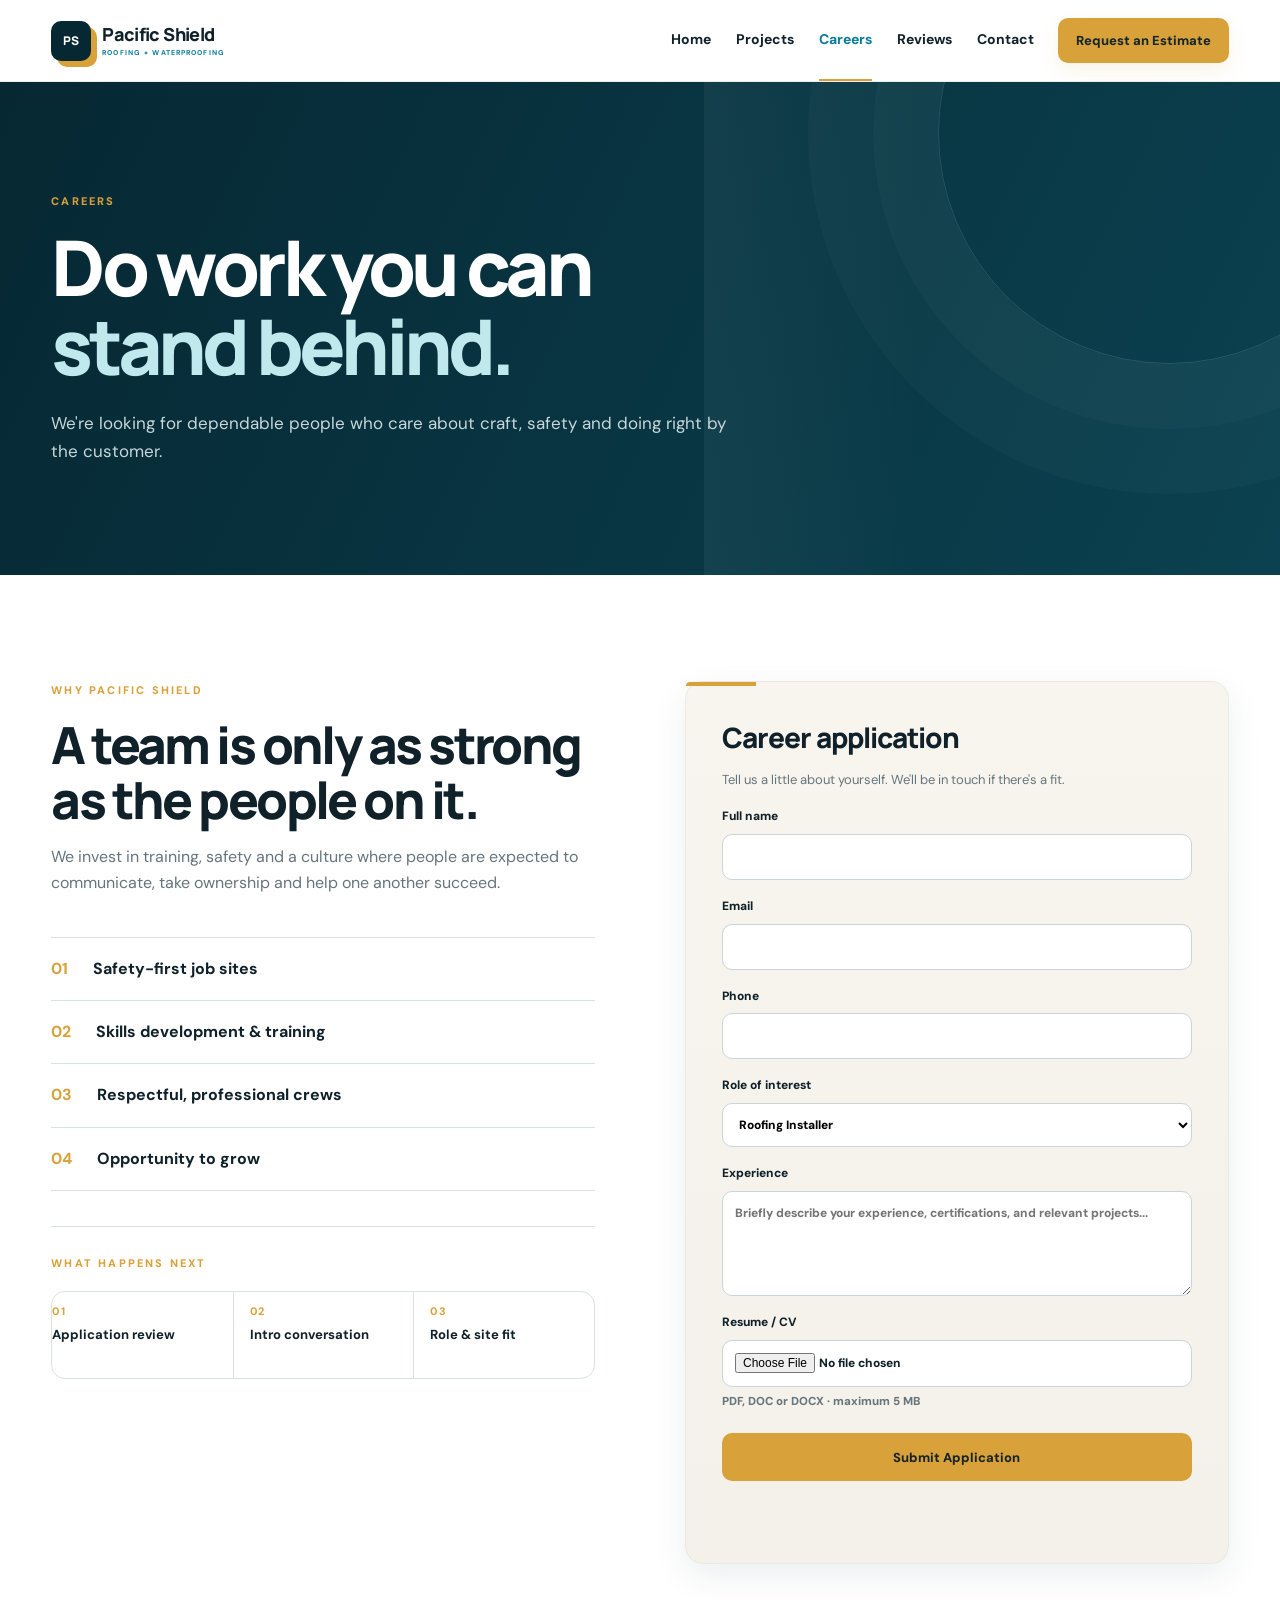
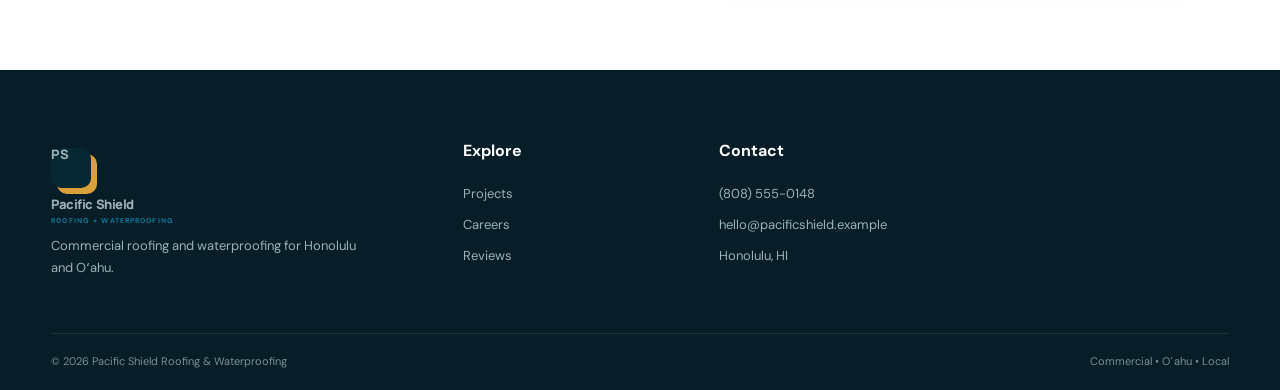
==== commit ecdbd6cc: "Add files via upload" ====
--- a/careers.html
+++ b/careers.html
@@ -1 +1 @@
-<!DOCTYPE html><html lang="en"><head><meta charset="UTF-8"><meta name="viewport" content="width=device-width,initial-scale=1"><title>Careers | Pacific Shield Roofing & Waterproofing</title><meta name="description" content="Apply for commercial roofing and waterproofing careers with Pacific Shield in Honolulu."><link rel="stylesheet" href="css/style.css"><script defer src="js/main.js"></script></head><body><a class="skip-link" href="#main">Skip to content</a><header class="site-header"><div class="container nav-wrap"><a class="logo" href="index.html"><span class="logo-mark">PS</span><span>Pacific Shield<small>ROOFING + WATERPROOFING</small></span></a><button class="menu-toggle" aria-label="Open navigation" aria-expanded="false"><svg viewBox="0 0 24 24" aria-hidden="true"><path d="M4 6h16M4 12h16M4 18h16" fill="none" stroke="currentColor" stroke-width="2" stroke-linecap="round"/></svg></button><nav class="nav"><a href="index.html">Home</a><a href="projects.html">Projects</a><a class="active" href="careers.html">Careers</a><a href="reviews.html">Reviews</a><a href="contact.html">Contact</a></nav><a class="nav-cta" href="contact.html">Request an Estimate</a></div></header><main id="main"><section class="page-hero"><div class="container"><p class="eyebrow">CAREERS</p><h1>Do work you can<br><em>stand behind.</em></h1><p>We're looking for dependable people who care about craft, safety and doing right by the customer.</p></div></section><section class="section reveal"><div class="container careers-layout"><div><p class="eyebrow">WHY PACIFIC SHIELD</p><h2>A team is only as strong as the people on it.</h2><p>We invest in training, safety and a culture where people are expected to communicate, take ownership and help one another succeed.</p><div class="career-points"><div><strong>01</strong><span>Safety-first job sites</span></div><div><strong>02</strong><span>Skills development & training</span></div><div><strong>03</strong><span>Respectful, professional crews</span></div><div><strong>04</strong><span>Opportunity to grow</span></div></div><div class="career-next"><p class="eyebrow">WHAT HAPPENS NEXT</p><div class="career-next-grid"><div><strong>01</strong><span>Application review</span></div><div><strong>02</strong><span>Intro conversation</span></div><div><strong>03</strong><span>Role & site fit</span></div></div></div></div><form class="form-card" id="careerForm"><h3>Career application</h3><p>Tell us a little about yourself. We'll be in touch if there's a fit.</p><label>Full name<input name="name" required></label><label>Email<input type="email" name="email" required></label><label>Phone<input name="phone" required></label><label>Role of interest<select name="role"><option>Roofing Installer</option><option>Waterproofing Technician</option><option>Foreman</option><option>Project Manager</option><option>Estimator</option><option>General Application</option></select></label><label>Experience<textarea name="experience" rows="4" required placeholder="Briefly describe your experience, certifications, and relevant projects..."></textarea></label><label>Resume / CV<input type="file" name="resume" accept=".pdf,.doc,.docx" aria-describedby="resumeHelp"><small id="resumeHelp" class="field-help">PDF, DOC or DOCX · maximum 5 MB</small></label><button class="btn btn-primary" type="submit">Submit Application</button><p class="form-note" id="careerMessage" role="status" aria-live="polite"></p></form></div></section></main><footer><div class="container footer-grid"><div><a class="logo footer-logo" href="index.html"><span class="logo-mark">PS</span><span>Pacific Shield<small>ROOFING + WATERPROOFING</small></span></a><p>Commercial roofing and waterproofing for Honolulu and Oʻahu.</p></div><div><h4>Explore</h4><a href="projects.html">Projects</a><a href="careers.html">Careers</a><a href="reviews.html">Reviews</a></div><div><h4>Contact</h4><a href="tel:+18085550148">(808) 555-0148</a><a href="mailto:hello@pacificshield.example">hello@pacificshield.example</a><span>Honolulu, HI</span></div></div><div class="container footer-bottom"><span>© 2026 Pacific Shield Roofing & Waterproofing</span><span>Commercial • Oʻahu • Local</span></div></footer></body></html>
+<!DOCTYPE html><html lang="en"><head><meta charset="UTF-8"><meta name="viewport" content="width=device-width,initial-scale=1"><title>Careers | Pacific Shield Roofing & Waterproofing</title><meta name="description" content="Apply for commercial roofing and waterproofing careers with Pacific Shield in Honolulu."><link rel="stylesheet" href="css/style.css?v=11"><script defer src="js/main.js"></script></head><body><a class="skip-link" href="#main">Skip to content</a><header class="site-header"><div class="container nav-wrap"><a class="logo" href="index.html"><span class="logo-mark">PS</span><span>Pacific Shield<small>ROOFING + WATERPROOFING</small></span></a><button class="menu-toggle" aria-label="Open navigation" aria-expanded="false"><svg viewBox="0 0 24 24" aria-hidden="true"><path d="M4 6h16M4 12h16M4 18h16" fill="none" stroke="currentColor" stroke-width="2" stroke-linecap="round"/></svg></button><nav class="nav"><a href="index.html">Home</a><a href="projects.html">Projects</a><a class="active" href="careers.html">Careers</a><a href="reviews.html">Reviews</a><a href="contact.html">Contact</a></nav><a class="nav-cta" href="contact.html">Request an Estimate</a></div></header><main id="main"><section class="page-hero"><div class="container"><p class="eyebrow">CAREERS</p><h1>Do work you can<br><em>stand behind.</em></h1><p>We're looking for dependable people who care about craft, safety and doing right by the customer.</p></div></section><section class="section reveal"><div class="container careers-layout"><div><p class="eyebrow">WHY PACIFIC SHIELD</p><h2>A team is only as strong as the people on it.</h2><p>We invest in training, safety and a culture where people are expected to communicate, take ownership and help one another succeed.</p><div class="career-points"><div><strong>01</strong><span>Safety-first job sites</span></div><div><strong>02</strong><span>Skills development & training</span></div><div><strong>03</strong><span>Respectful, professional crews</span></div><div><strong>04</strong><span>Opportunity to grow</span></div></div><div class="career-next"><p class="eyebrow">WHAT HAPPENS NEXT</p><div class="career-next-grid"><div><strong>01</strong><span>Application review</span></div><div><strong>02</strong><span>Intro conversation</span></div><div><strong>03</strong><span>Role & site fit</span></div></div></div></div><form class="form-card" id="careerForm"><h3>Career application</h3><p>Tell us a little about yourself. We'll be in touch if there's a fit.</p><label>Full name<input name="name" required></label><label>Email<input type="email" name="email" required></label><label>Phone<input name="phone" required></label><label>Role of interest<select name="role"><option>Roofing Installer</option><option>Waterproofing Technician</option><option>Foreman</option><option>Project Manager</option><option>Estimator</option><option>General Application</option></select></label><label>Experience<textarea name="experience" rows="4" required placeholder="Briefly describe your experience, certifications, and relevant projects..."></textarea></label><label>Resume / CV<input type="file" name="resume" accept=".pdf,.doc,.docx" aria-describedby="resumeHelp"><small id="resumeHelp" class="field-help">PDF, DOC or DOCX · maximum 5 MB</small></label><button class="btn btn-primary" type="submit">Submit Application</button><p class="form-note" id="careerMessage" role="status" aria-live="polite"></p></form></div></section></main><footer><div class="container footer-grid"><div><a class="logo footer-logo" href="index.html"><span class="logo-mark">PS</span><span>Pacific Shield<small>ROOFING + WATERPROOFING</small></span></a><p>Commercial roofing and waterproofing for Honolulu and Oʻahu.</p></div><div><h4>Explore</h4><a href="projects.html">Projects</a><a href="careers.html">Careers</a><a href="reviews.html">Reviews</a></div><div><h4>Contact</h4><a href="tel:+18085550148">(808) 555-0148</a><a href="mailto:hello@pacificshield.example">hello@pacificshield.example</a><span>Honolulu, HI</span></div></div><div class="container footer-bottom"><span>© 2026 Pacific Shield Roofing & Waterproofing</span><span>Commercial • Oʻahu • Local</span></div></footer></body></html>
--- a/css/style.css
+++ b/css/style.css
@@ -83,10 +83,16 @@
 /* Careers v10 refinements */
 .career-next{margin-top:2.2rem;padding-top:1.7rem;border-top:1px solid var(--line)}
 .career-next-grid{display:grid;grid-template-columns:repeat(3,1fr);gap:0;margin-top:.8rem}
-.career-next-grid>div{display:flex;flex-direction:column;gap:.35rem;padding-right:1rem}
+.career-next-grid>div{display:flex;flex-direction:column;align-items:flex-start;gap:.55rem;padding:.9rem 1rem .9rem 0;min-width:0}
 .career-next-grid>div+div{border-left:1px solid var(--line);padding-left:1rem}
 .career-next-grid strong{font-size:.68rem;letter-spacing:.12em;color:var(--gold)}
-.career-next-grid span{font-size:.82rem;font-weight:700;color:var(--ink)}
+.career-next-grid span{display:block;margin:0;font-size:.82rem;line-height:1.35;font-weight:700;color:var(--ink)}
 .field-help{display:block;margin-top:.35rem;font-size:.72rem;color:var(--muted)}
 .form-card .form-note{min-height:1.25rem}
 @media(max-width:800px){.career-next-grid{grid-template-columns:1fr;gap:.8rem}.career-next-grid>div+div{border-left:0;border-top:1px solid var(--line);padding-left:0;padding-top:.8rem}}
+
+/* Careers v11: clearer recruitment journey */
+.career-next-grid{border:1px solid var(--line);background:var(--paper);border-radius:14px;overflow:hidden}
+.career-next-grid>div{min-height:86px}
+.career-next-grid strong{display:block;line-height:1}
+@media(max-width:800px){.career-next-grid{grid-template-columns:1fr}.career-next-grid>div{min-height:0;padding:.85rem 1rem}.career-next-grid>div+div{border-left:0;border-top:1px solid var(--line)}}
